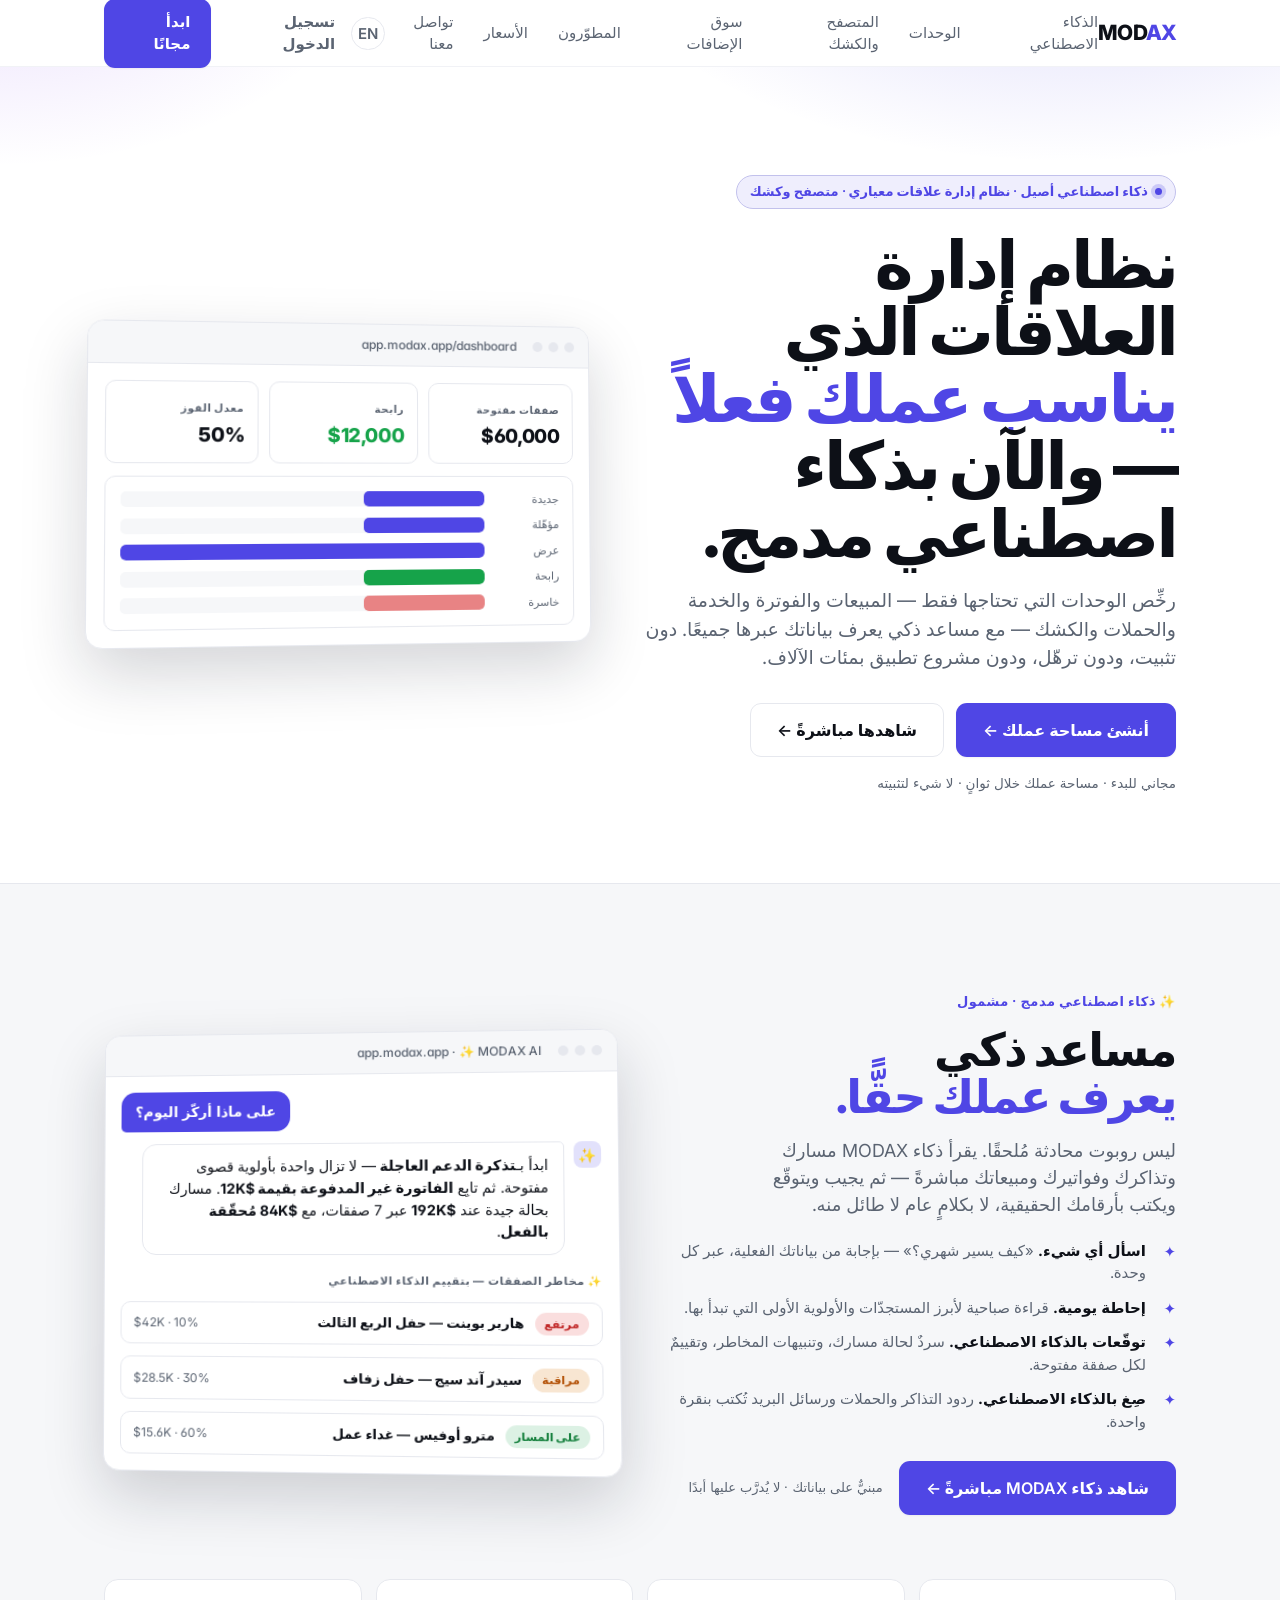
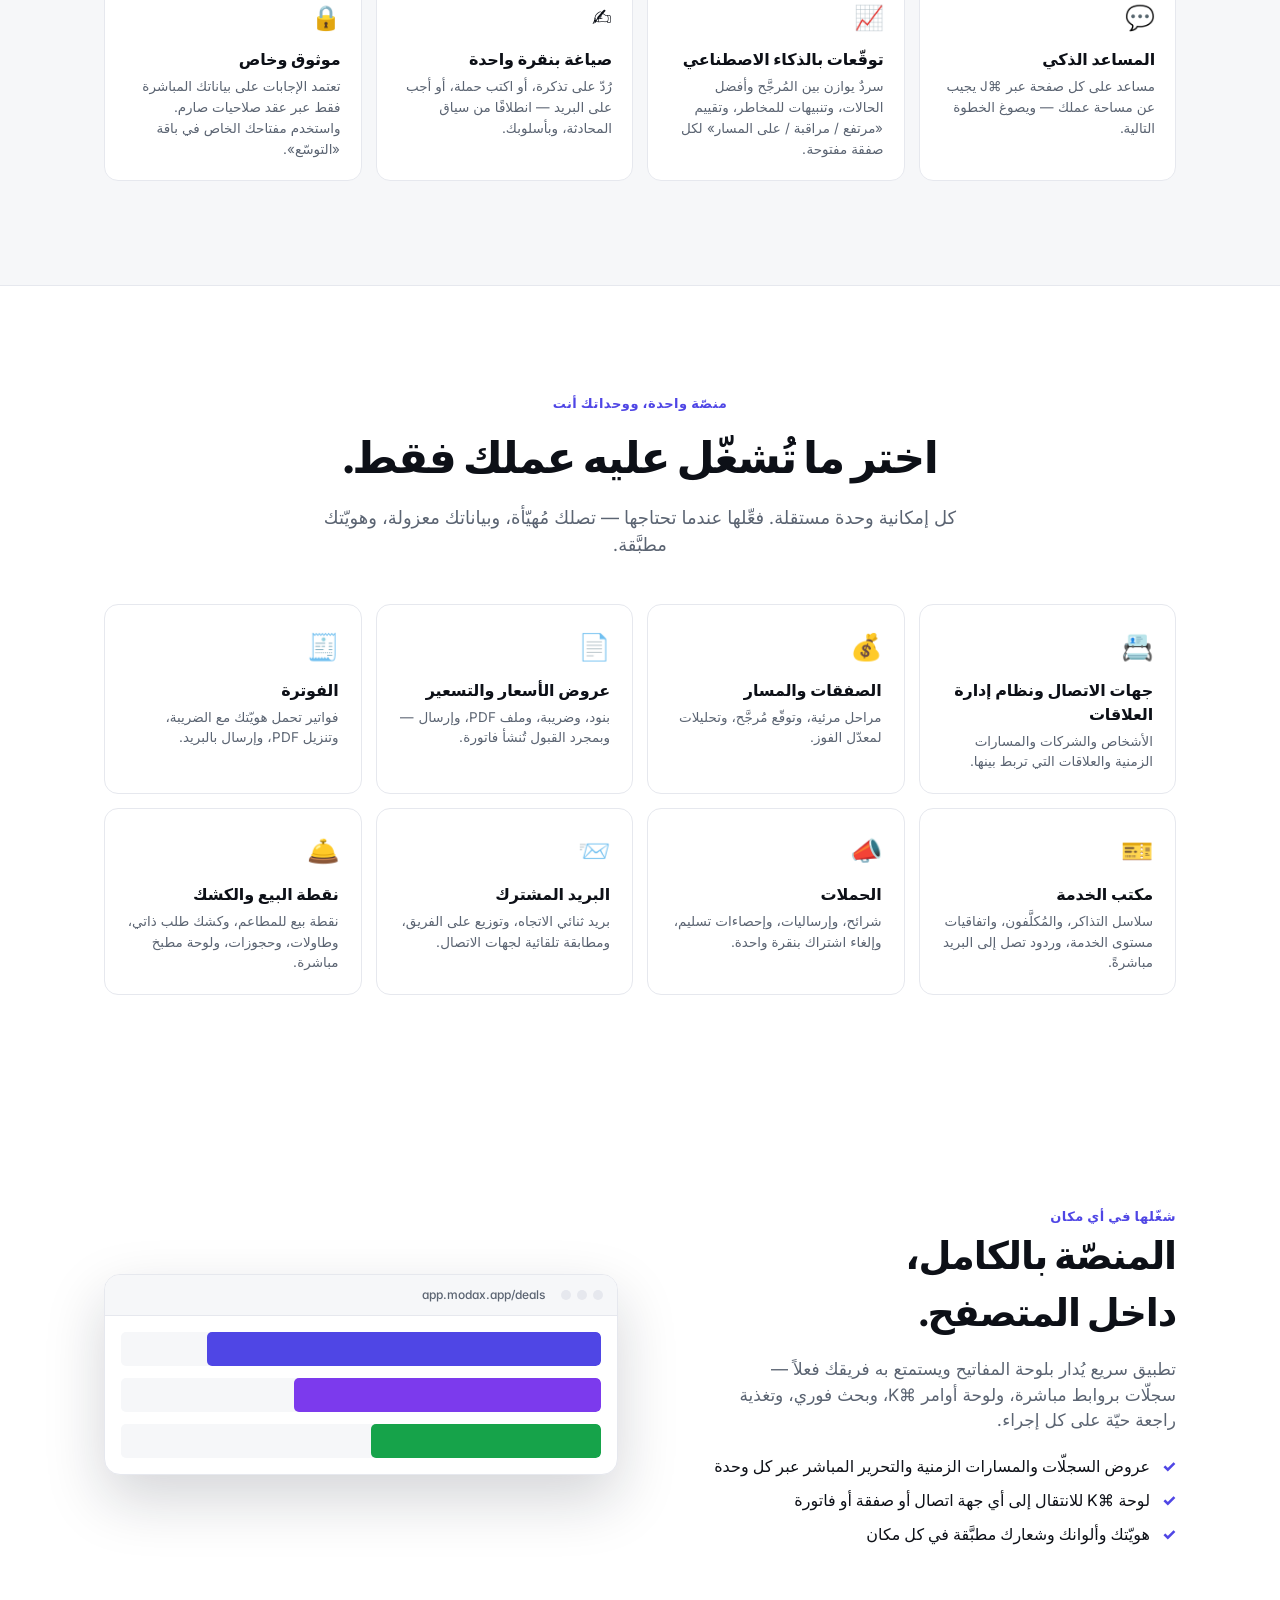
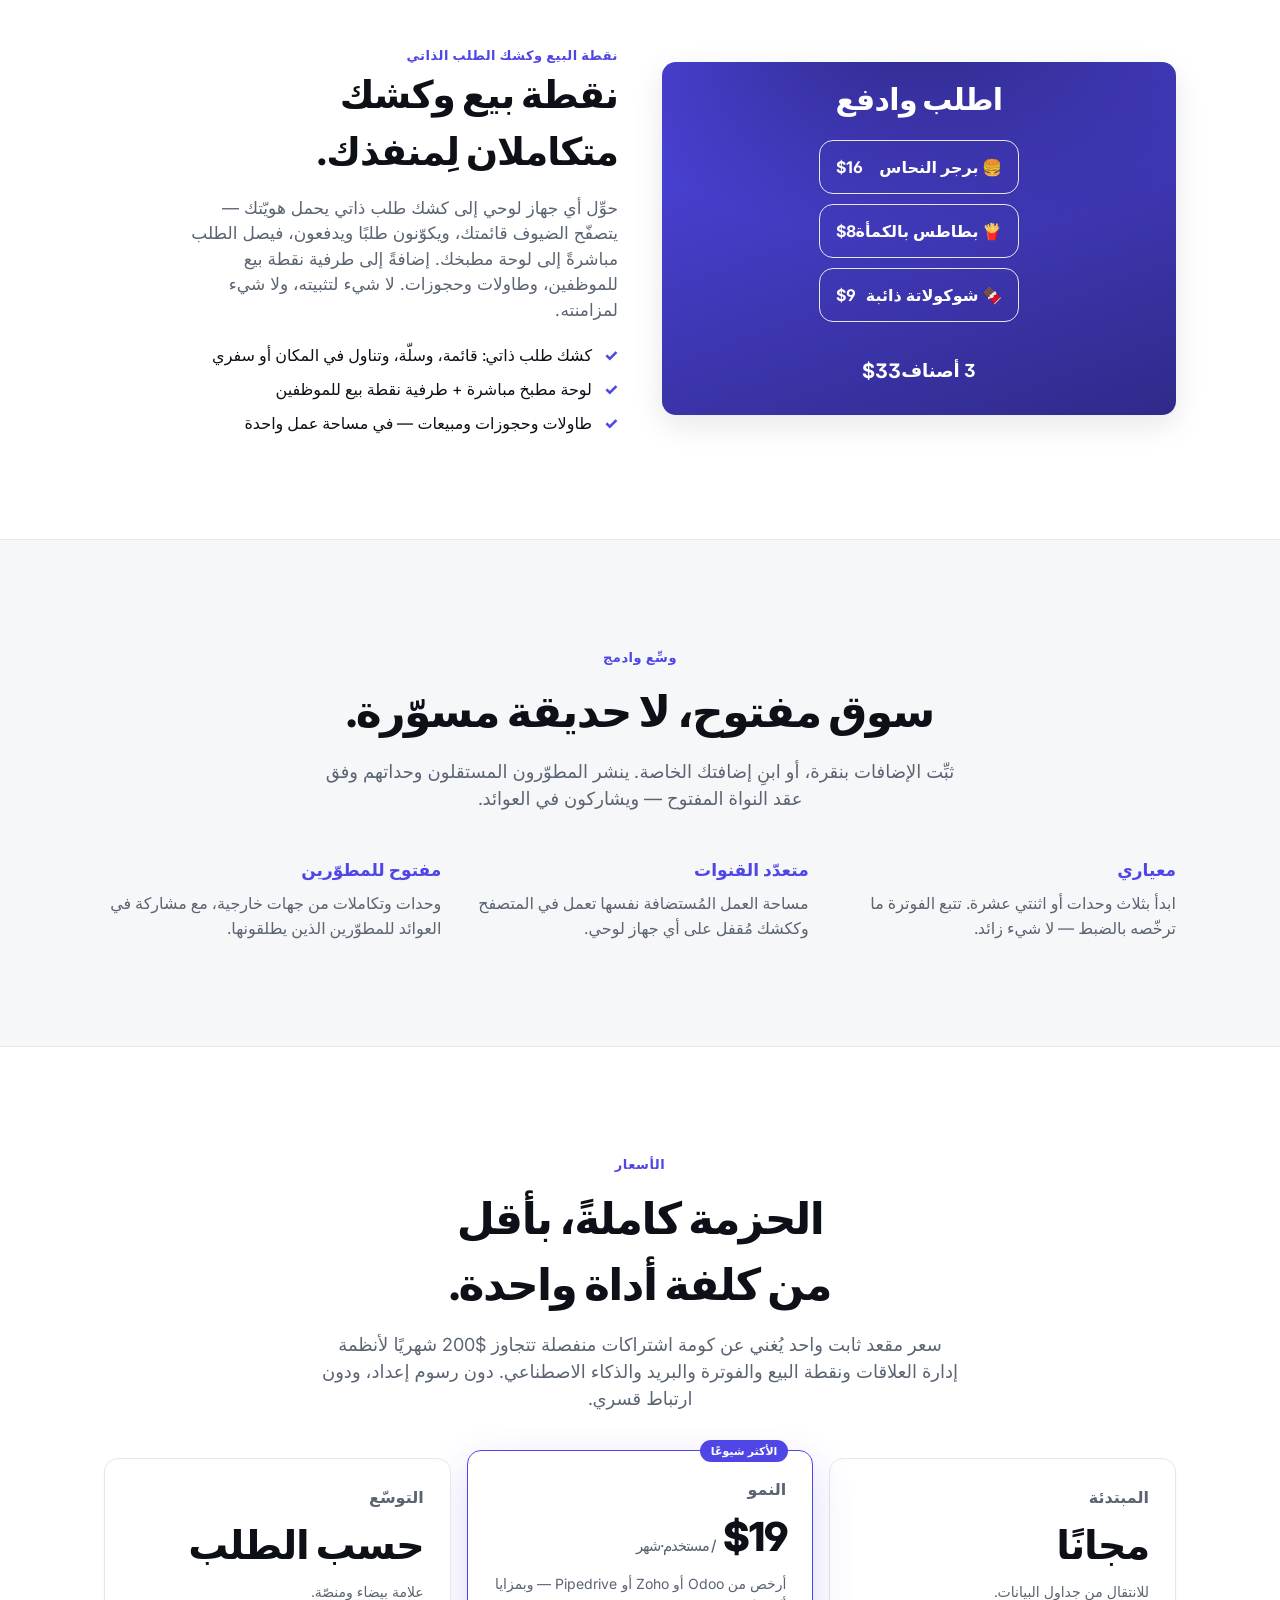
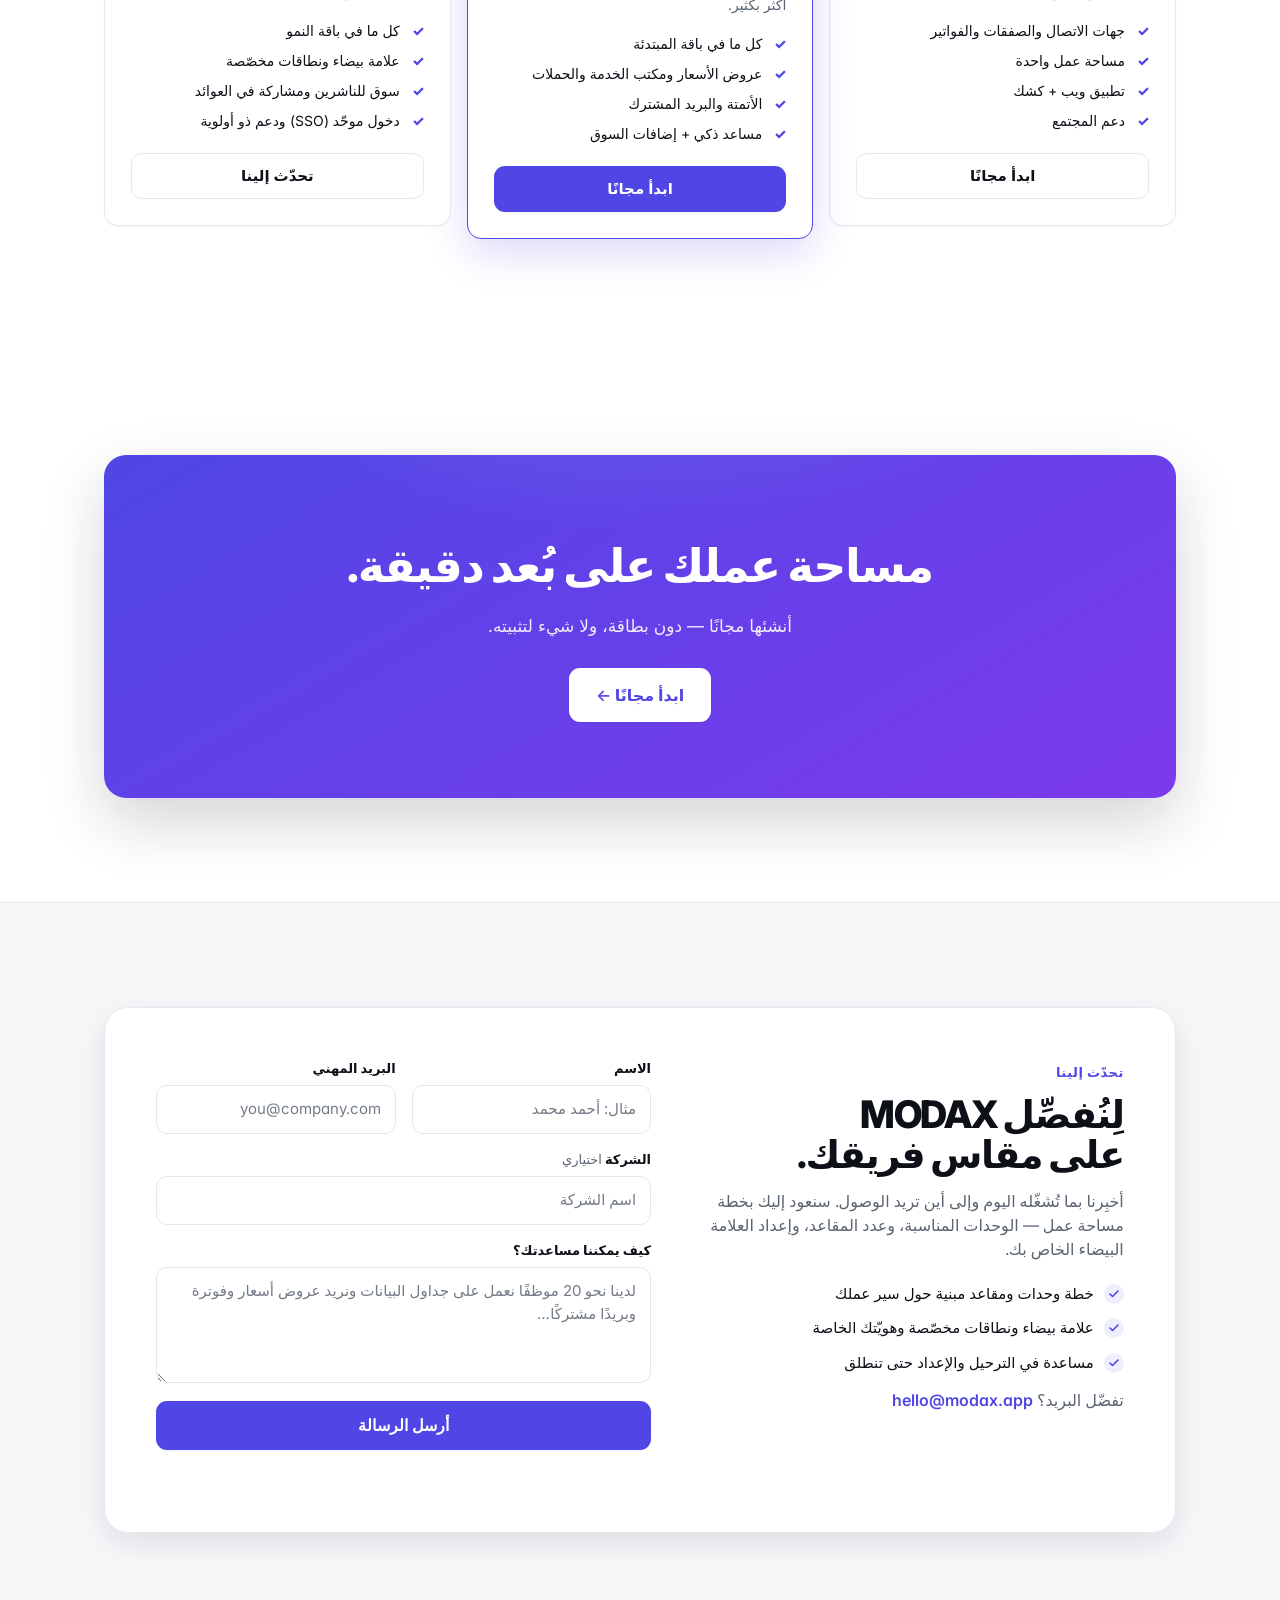
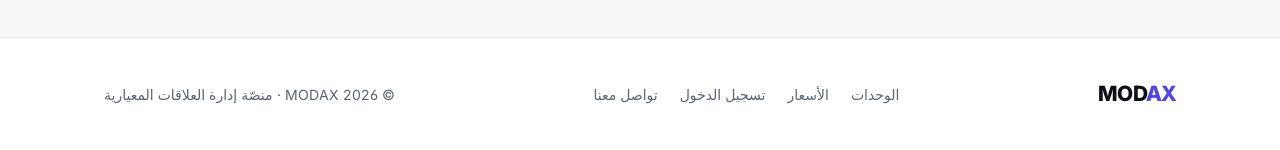
==== ar/index.html @ 235ef5c6 "feat(cms): per-locale injection + pricing/image tags (EN + AR) - Tag pricing tiers (name/price/tagli" ====
<!doctype html>
<html lang="ar" dir="rtl">
<head>
  <meta charset="utf-8" />
  <meta name="viewport" content="width=device-width, initial-scale=1" />
  <title>MODAX — نظام إدارة العلاقات المعياري المدعوم بالذكاء الاصطناعي على مقاس عملك</title>
  <meta name="description" content="‏MODAX نظام إدارة علاقات معياري ومُستضاف مع ذكاء اصطناعي مدمج — مساعد ذكي، وإحاطات يومية، وتوقّعات بالذكاء الاصطناعي، وصياغة بنقرة واحدة، كلها مبنية على بياناتك الحقيقية. رخِّص الوحدات التي تحتاجها فقط: المبيعات والفوترة والخدمة والحملات والكشك. عبر المتصفح أو كشك يحمل هويتك. دون أي تثبيت." />
  <link rel="icon" href="/favicon.svg" type="image/svg+xml" />
  <link rel="preconnect" href="https://fonts.googleapis.com" />
  <link rel="preconnect" href="https://fonts.gstatic.com" crossorigin />
  <link href="https://fonts.googleapis.com/css2?family=Inter:wght@400;500;600;700;800&display=swap" rel="stylesheet" />
  <link rel="stylesheet" href="/styles.css?v=ar1" />
  <link rel="alternate" hreflang="en" href="https://modax.app/" />
  <link rel="alternate" hreflang="ar" href="https://modax.app/ar/" />
  <link rel="alternate" hreflang="x-default" href="https://modax.app/" />
  <meta property="og:type" content="website" />
  <meta property="og:url" content="https://modax.app/ar/" />
  <meta property="og:title" content="MODAX — نظام إدارة العلاقات المعياري المدعوم بالذكاء الاصطناعي على مقاس عملك" data-cms-attr="content:meta.ogTitle" />
  <meta property="og:description" content="نظام إدارة علاقات معياري ومُستضاف مع ذكاء اصطناعي مدمج — مساعد ذكي، وإحاطات يومية، وتوقّعات بالذكاء الاصطناعي، وصياغة بنقرة واحدة، مبنية على بياناتك الحقيقية. رخِّص الوحدات التي تحتاجها فقط." data-cms-attr="content:meta.ogDescription" />
  <meta property="og:image" content="" data-cms-attr="content:meta.ogImage" />
  <meta name="twitter:image" content="" data-cms-attr="content:meta.ogImage" />
  <meta name="twitter:card" content="summary_large_image" />
  <meta name="theme-color" content="#4f46e5" />
</head>
<body>
  <!-- NAV -->
  <header class="nav">
    <div class="wrap nav-in">
      <a href="/ar/" class="logo">MOD<b>AX</b></a>
      <nav class="nav-links">
        <a href="#ai">الذكاء الاصطناعي</a>
        <a href="#modules">الوحدات</a>
        <a href="#surfaces">المتصفح والكشك</a>
        <a href="#marketplace">سوق الإضافات</a>
        <a href="https://app.modax.app/developers">المطوّرون</a>
        <a href="#pricing">الأسعار</a>
        <a href="#contact">تواصل معنا</a>
      </nav>
      <div class="nav-actions">
        <a class="link lang-switch" href="/" hreflang="en" lang="en">EN</a>
        <a class="link" href="https://app.modax.app/signin">تسجيل الدخول</a>
        <a class="btn btn-primary" href="https://app.modax.app/signup">ابدأ مجانًا</a>
      </div>
    </div>
  </header>

  <!-- HERO -->
  <section class="hero">
    <div class="wrap hero-grid">
      <div>
        <span class="badge"><span class="dot"></span> <span data-cms="hero.badge">ذكاء اصطناعي أصيل · نظام إدارة علاقات معياري · متصفح وكشك</span></span>
        <h1 class="hero-h" data-cms="hero.title">نظام إدارة العلاقات الذي <em>يناسب عملك فعلاً</em> — والآن بذكاء اصطناعي مدمج.</h1>
        <p class="hero-sub" data-cms="hero.sub">رخِّص الوحدات التي تحتاجها فقط — المبيعات والفوترة والخدمة والحملات والكشك — مع مساعد ذكي يعرف بياناتك عبرها جميعًا. دون تثبيت، ودون ترهّل، ودون مشروع تطبيق بمئات الآلاف.</p>
        <div class="hero-cta">
          <a class="btn btn-primary btn-lg" href="https://app.modax.app/signup" data-cms="hero.ctaPrimary">أنشئ مساحة عملك ←</a>
          <a class="btn btn-ghost btn-lg" href="https://app.modax.app/try" data-cms="hero.ctaSecondary">شاهدها مباشرةً ←</a>
        </div>
        <p class="hero-note" data-cms="hero.note">مجاني للبدء · مساحة عملك خلال ثوانٍ · لا شيء لتثبيته</p>
      </div>

      <!-- product mock -->
      <div class="frame" aria-hidden="true">
        <div class="frame-bar"><i></i><i></i><i></i><span class="url">app.modax.app/dashboard</span></div>
        <div class="frame-body">
          <div class="mock-stats">
            <div class="mock-stat"><span>صفقات مفتوحة</span><b>$60,000</b></div>
            <div class="mock-stat"><span>رابحة</span><b style="color:#16a34a">$12,000</b></div>
            <div class="mock-stat"><span>معدل الفوز</span><b>50%</b></div>
          </div>
          <div class="mock-chart">
            <div class="mock-bar"><span>جديدة</span><div class="track"><div class="fill" style="width:34%"></div></div></div>
            <div class="mock-bar"><span>مؤهّلة</span><div class="track"><div class="fill" style="width:34%"></div></div></div>
            <div class="mock-bar"><span>عرض</span><div class="track"><div class="fill" style="width:100%"></div></div></div>
            <div class="mock-bar"><span>رابحة</span><div class="track"><div class="fill win" style="width:34%"></div></div></div>
            <div class="mock-bar"><span>خاسرة</span><div class="track"><div class="fill lost" style="width:34%"></div></div></div>
          </div>
        </div>
      </div>
    </div>
  </section>

  <!-- MODAX AI -->
  <section id="ai" class="ai-sec">
    <div class="wrap ai-grid">
      <div class="ai-copy">
        <span class="eyebrow">✨ ذكاء اصطناعي مدمج · مشمول</span>
        <h2 data-cms="ai.title">مساعد ذكي <em>يعرف عملك حقًّا.</em></h2>
        <p data-cms="ai.body">ليس روبوت محادثة مُلحقًا. يقرأ ذكاء MODAX مسارك وتذاكرك وفواتيرك ومبيعاتك مباشرةً — ثم يجيب ويتوقّع ويكتب بأرقامك الحقيقية، لا بكلامٍ عام لا طائل منه.</p>
        <ul class="ai-list">
          <li><b>اسأل أي شيء.</b> «كيف يسير شهري؟» — بإجابة من بياناتك الفعلية، عبر كل وحدة.</li>
          <li><b>إحاطة يومية.</b> قراءة صباحية لأبرز المستجدّات والأولوية الأولى التي تبدأ بها.</li>
          <li><b>توقّعات بالذكاء الاصطناعي.</b> سردٌ لحالة مسارك، وتنبيهات المخاطر، وتقييمٌ لكل صفقة مفتوحة.</li>
          <li><b>صِغ بالذكاء الاصطناعي.</b> ردود التذاكر والحملات ورسائل البريد تُكتب بنقرة واحدة.</li>
        </ul>
        <div class="ai-cta">
          <a class="btn btn-primary btn-lg" href="https://app.modax.app/try">شاهد ذكاء MODAX مباشرةً ←</a>
          <span class="ai-cta-note">مبنيٌّ على بياناتك · لا يُدرَّب عليها أبدًا</span>
        </div>
      </div>

      <div class="ai-visual" aria-hidden="true">
        <div class="frame ai-frame">
          <div class="frame-bar"><i></i><i></i><i></i><span class="url">app.modax.app · ✨ MODAX AI</span></div>
          <div class="frame-body ai-chat">
            <div class="ai-msg user"><span class="ai-ubub">على ماذا أركّز اليوم؟</span></div>
            <div class="ai-msg bot">
              <span class="ai-ava">✨</span>
              <div class="ai-bubble">ابدأ بـ<b>تذكرة الدعم العاجلة</b> — لا تزال واحدة بأولوية قصوى مفتوحة. ثم تابِع <b>الفاتورة غير المدفوعة بقيمة $12K</b>. مسارك بحالة جيدة عند <b>$192K</b> عبر 7 صفقات، مع <b>$84K مُحقّقة بالفعل</b>.</div>
            </div>
            <div class="ai-mini-head">✨ مخاطر الصفقات — بتقييم الذكاء الاصطناعي</div>
            <div class="ai-risk"><span class="ai-pill high">مرتفع</span><span class="ai-risk-name">هاربر بوينت — حفل الربع الثالث</span><span class="ai-risk-meta">$42K · 10%</span></div>
            <div class="ai-risk"><span class="ai-pill med">مراقبة</span><span class="ai-risk-name">سيدر آند سيج — حفل زفاف</span><span class="ai-risk-meta">$28.5K · 30%</span></div>
            <div class="ai-risk"><span class="ai-pill low">على المسار</span><span class="ai-risk-name">مترو أوفيس — غداء عمل</span><span class="ai-risk-meta">$15.6K · 60%</span></div>
          </div>
        </div>
      </div>
    </div>

    <div class="wrap ai-cards">
      <div class="ai-card"><div class="ai-card-ico">💬</div><h3>المساعد الذكي</h3><p>مساعد على كل صفحة عبر ⌘J يجيب عن مساحة عملك — ويصوغ الخطوة التالية.</p></div>
      <div class="ai-card"><div class="ai-card-ico">📈</div><h3>توقّعات بالذكاء الاصطناعي</h3><p>سردٌ يوازن بين المُرجَّح وأفضل الحالات، وتنبيهات للمخاطر، وتقييم «مرتفع / مراقبة / على المسار» لكل صفقة مفتوحة.</p></div>
      <div class="ai-card"><div class="ai-card-ico">✍️</div><h3>صياغة بنقرة واحدة</h3><p>رُدّ على تذكرة، أو اكتب حملة، أو أجب على البريد — انطلاقًا من سياق المحادثة، وبأسلوبك.</p></div>
      <div class="ai-card"><div class="ai-card-ico">🔒</div><h3>موثوق وخاص</h3><p>تعتمد الإجابات على بياناتك المباشرة فقط عبر عقد صلاحيات صارم. واستخدم مفتاحك الخاص في باقة «التوسّع».</p></div>
    </div>
  </section>

  <!-- MODULES -->
  <section id="modules">
    <div class="wrap">
      <div class="s-head reveal">
        <span class="eyebrow">منصّة واحدة، ووحداتك أنت</span>
        <h2 data-cms="modules.title">اختر ما تُشغّل عليه عملك فقط.</h2>
        <p data-cms="modules.sub">كل إمكانية وحدة مستقلة. فعِّلها عندما تحتاجها — تصلك مُهيّأة، وبياناتك معزولة، وهويّتك مطبَّقة.</p>
      </div>
      <div class="mods">
        <div class="mod reveal"><div class="ico">📇</div><h3>جهات الاتصال ونظام إدارة العلاقات</h3><p>الأشخاص والشركات والمسارات الزمنية والعلاقات التي تربط بينها.</p></div>
        <div class="mod reveal"><div class="ico">💰</div><h3>الصفقات والمسار</h3><p>مراحل مرئية، وتوقّع مُرجَّح، وتحليلات لمعدّل الفوز.</p></div>
        <div class="mod reveal"><div class="ico">📄</div><h3>عروض الأسعار والتسعير</h3><p>بنود، وضريبة، وملف PDF، وإرسال — وبمجرد القبول تُنشأ فاتورة.</p></div>
        <div class="mod reveal"><div class="ico">🧾</div><h3>الفوترة</h3><p>فواتير تحمل هويّتك مع الضريبة، وتنزيل PDF، وإرسال بالبريد.</p></div>
        <div class="mod reveal"><div class="ico">🎫</div><h3>مكتب الخدمة</h3><p>سلاسل التذاكر، والمُكلَّفون، واتفاقيات مستوى الخدمة، وردود تصل إلى البريد مباشرةً.</p></div>
        <div class="mod reveal"><div class="ico">📣</div><h3>الحملات</h3><p>شرائح، وإرساليات، وإحصاءات تسليم، وإلغاء اشتراك بنقرة واحدة.</p></div>
        <div class="mod reveal"><div class="ico">📨</div><h3>البريد المشترك</h3><p>بريد ثنائي الاتجاه، وتوزيع على الفريق، ومطابقة تلقائية لجهات الاتصال.</p></div>
        <div class="mod reveal"><div class="ico">🛎️</div><h3>نقطة البيع والكشك</h3><p>نقطة بيع للمطاعم، وكشك طلب ذاتي، وطاولات، وحجوزات، ولوحة مطبخ مباشرة.</p></div>
      </div>
    </div>
  </section>

  <!-- SURFACES: web + kiosk -->
  <section id="surfaces">
    <div class="wrap" style="display:grid;gap:clamp(56px,9vw,96px)">
      <div class="split reveal">
        <div>
          <span class="eyebrow">شغّلها في أي مكان</span>
          <h2 data-cms="surfaces.webTitle">المنصّة بالكامل، داخل المتصفح.</h2>
          <p>تطبيق سريع يُدار بلوحة المفاتيح ويستمتع به فريقك فعلاً — سجلّات بروابط مباشرة، ولوحة أوامر ⌘K، وبحث فوري، وتغذية راجعة حيّة على كل إجراء.</p>
          <ul>
            <li>عروض السجلّات والمسارات الزمنية والتحرير المباشر عبر كل وحدة</li>
            <li>لوحة ⌘K للانتقال إلى أي جهة اتصال أو صفقة أو فاتورة</li>
            <li>هويّتك وألوانك وشعارك مطبَّقة في كل مكان</li>
          </ul>
        </div>
        <div class="frame" style="transform:none" aria-hidden="true">
          <div class="frame-bar"><i></i><i></i><i></i><span class="url">app.modax.app/deals</span></div>
          <div class="frame-body">
            <div class="mock-bar" style="grid-template-columns:1fr"><div class="track" style="height:34px"><div class="fill" style="width:82%"></div></div></div>
            <div class="mock-bar" style="grid-template-columns:1fr"><div class="track" style="height:34px"><div class="fill" style="width:64%;background:var(--accent-2)"></div></div></div>
            <div class="mock-bar" style="grid-template-columns:1fr"><div class="track" style="height:34px"><div class="fill win" style="width:48%"></div></div></div>
          </div>
        </div>
      </div>

      <div class="split alt reveal">
        <div>
          <span class="eyebrow">نقطة البيع وكشك الطلب الذاتي</span>
          <h2 data-cms="surfaces.posTitle">نقطة بيع وكشك متكاملان لِمنفذك.</h2>
          <p>حوِّل أي جهاز لوحي إلى كشك طلب ذاتي يحمل هويّتك — يتصفّح الضيوف قائمتك، ويكوّنون طلبًا ويدفعون، فيصل الطلب مباشرةً إلى لوحة مطبخك. إضافةً إلى طرفية نقطة بيع للموظفين، وطاولات وحجوزات. لا شيء لتثبيته، ولا شيء لمزامنته.</p>
          <ul>
            <li>كشك طلب ذاتي: قائمة، وسلّة، وتناول في المكان أو سفري</li>
            <li>لوحة مطبخ مباشرة + طرفية نقطة بيع للموظفين</li>
            <li>طاولات وحجوزات ومبيعات — في مساحة عمل واحدة</li>
          </ul>
        </div>
        <div class="kiosk-vis kiosk-vis-order" aria-hidden="true">
          <div class="q">اطلب وادفع</div>
          <div class="ko-mini">
            <div class="ko-mini-row"><span>🍔 برجر النحاس</span><b>$16</b></div>
            <div class="ko-mini-row"><span>🍟 بطاطس بالكمأة</span><b>$8</b></div>
            <div class="ko-mini-row"><span>🍫 شوكولاتة ذائبة</span><b>$9</b></div>
          </div>
          <div class="ko-mini-cart">3 أصناف<b>$33</b></div>
        </div>
      </div>
    </div>
  </section>

  <!-- MARKETPLACE -->
  <section id="marketplace" class="market">
    <div class="wrap">
      <div class="s-head reveal">
        <span class="eyebrow">وسِّع وادمج</span>
        <h2 data-cms="marketplace.title">سوق مفتوح، لا حديقة مسوّرة.</h2>
        <p data-cms="marketplace.body">ثبِّت الإضافات بنقرة، أو ابنِ إضافتك الخاصة. ينشر المطوّرون المستقلون وحداتهم وفق عقد النواة المفتوح — ويشاركون في العوائد.</p>
      </div>
      <div class="market-grid">
        <div class="v reveal"><b>معياري</b><p>ابدأ بثلاث وحدات أو اثنتي عشرة. تتبع الفوترة ما ترخّصه بالضبط — لا شيء زائد.</p></div>
        <div class="v reveal"><b>متعدّد القنوات</b><p>مساحة العمل المُستضافة نفسها تعمل في المتصفح وككشك مُقفل على أي جهاز لوحي.</p></div>
        <div class="v reveal"><b>مفتوح للمطوّرين</b><p>وحدات وتكاملات من جهات خارجية، مع مشاركة في العوائد للمطوّرين الذين يطلقونها.</p></div>
      </div>
    </div>
  </section>

  <!-- PRICING -->
  <section id="pricing">
    <div class="wrap">
      <div class="s-head reveal">
        <span class="eyebrow">الأسعار</span>
        <h2 data-cms="pricing.title">الحزمة كاملةً، بأقل من كلفة أداة واحدة.</h2>
        <p data-cms="pricing.sub">سعر مقعد ثابت واحد يُغني عن كومة اشتراكات منفصلة تتجاوز $200 شهريًا لأنظمة إدارة العلاقات ونقطة البيع والفوترة والبريد والذكاء الاصطناعي. دون رسوم إعداد، ودون ارتباط قسري.</p>
      </div>
      <div class="tiers">
        <div class="tier reveal">
          <div class="name" data-cms="pricing.t1.name">المبتدئة</div>
          <div class="price" data-cms="pricing.t1.price">مجانًا</div>
          <div class="tl" data-cms="pricing.t1.tagline">للانتقال من جداول البيانات.</div>
          <ul data-cms-list="pricing.t1.features"><li>جهات الاتصال والصفقات والفواتير</li><li>مساحة عمل واحدة</li><li>تطبيق ويب + كشك</li><li>دعم المجتمع</li></ul>
          <a class="btn btn-ghost" href="https://app.modax.app/signup" data-cms="pricing.t1.cta">ابدأ مجانًا</a>
        </div>
        <div class="tier hot reveal">
          <div class="tag">الأكثر شيوعًا</div>
          <div class="name" data-cms="pricing.t2.name">النمو</div>
          <div class="price"><span id="growthAmt">$19</span> <em>/ مستخدم·شهر</em></div>
          <div class="tl" data-cms="pricing.t2.tagline">أرخص من Odoo أو Zoho أو Pipedrive — وبمزايا أكثر بكثير.</div>
          <ul data-cms-list="pricing.t2.features"><li>كل ما في باقة المبتدئة</li><li>عروض الأسعار ومكتب الخدمة والحملات</li><li>الأتمتة والبريد المشترك</li><li>مساعد ذكي + إضافات السوق</li></ul>
          <a class="btn btn-primary" href="https://app.modax.app/signup" data-cms="pricing.t2.cta">ابدأ مجانًا</a>
        </div>
        <div class="tier reveal">
          <div class="name" data-cms="pricing.t3.name">التوسّع</div>
          <div class="price" data-cms="pricing.t3.price">حسب الطلب</div>
          <div class="tl" data-cms="pricing.t3.tagline">علامة بيضاء ومنصّة.</div>
          <ul data-cms-list="pricing.t3.features"><li>كل ما في باقة النمو</li><li>علامة بيضاء ونطاقات مخصّصة</li><li>سوق للناشرين ومشاركة في العوائد</li><li>دخول موحّد (SSO) ودعم ذو أولوية</li></ul>
          <a class="btn btn-ghost" href="#contact" data-cms="pricing.t3.cta">تحدّث إلينا</a>
        </div>
      </div>
    </div>
  </section>

  <!-- FINAL CTA -->
  <section class="final">
    <div class="wrap">
      <div class="final-card reveal">
        <h2 data-cms="final.title">مساحة عملك على بُعد دقيقة.</h2>
        <p data-cms="final.sub">أنشئها مجانًا — دون بطاقة، ولا شيء لتثبيته.</p>
        <a class="btn btn-primary btn-lg" href="https://app.modax.app/signup" data-cms="final.cta">ابدأ مجانًا ←</a>
      </div>
    </div>
  </section>

  <!-- CONTACT -->
  <section id="contact" class="contact-sec">
    <div class="wrap">
      <div class="contact-card reveal">
        <div class="contact-copy">
          <span class="eyebrow">تحدّث إلينا</span>
          <h2 data-cms="contact.title">لِنُفصِّل MODAX على مقاس فريقك.</h2>
          <p>أخبِرنا بما تُشغّله اليوم وإلى أين تريد الوصول. سنعود إليك بخطة مساحة عمل &mdash; الوحدات المناسبة، وعدد المقاعد، وإعداد العلامة البيضاء الخاص بك.</p>
          <ul class="contact-points">
            <li>خطة وحدات ومقاعد مبنية حول سير عملك</li>
            <li>علامة بيضاء ونطاقات مخصّصة وهويّتك الخاصة</li>
            <li>مساعدة في الترحيل والإعداد حتى تنطلق</li>
          </ul>
          <p class="contact-alt">تفضّل البريد؟ <a href="mailto:hello@modax.app">hello@modax.app</a></p>
        </div>
        <form class="contact-form" id="contactForm" novalidate>
          <div class="cf-grid">
            <label class="cf-field">
              <span>الاسم</span>
              <input name="name" type="text" autocomplete="name" required maxlength="120" placeholder="مثال: أحمد محمد" />
            </label>
            <label class="cf-field">
              <span>البريد المهني</span>
              <input name="email" type="email" autocomplete="email" required maxlength="160" placeholder="you@company.com" />
            </label>
          </div>
          <label class="cf-field">
            <span>الشركة <em>اختياري</em></span>
            <input name="company" type="text" autocomplete="organization" maxlength="120" placeholder="اسم الشركة" />
          </label>
          <label class="cf-field">
            <span>كيف يمكننا مساعدتك؟</span>
            <textarea name="message" rows="4" maxlength="2000" placeholder="لدينا نحو 20 موظفًا نعمل على جداول البيانات ونريد عروض أسعار وفوترة وبريدًا مشتركًا&hellip;"></textarea>
          </label>
          <button type="submit" class="btn btn-primary btn-lg cf-submit">أرسل الرسالة</button>
          <p class="cf-status" id="cfStatus" role="status" aria-live="polite"></p>
        </form>
      </div>
    </div>
  </section>

  <!-- FOOTER -->
  <footer>
    <div class="wrap foot-in">
      <a href="/ar/" class="logo">MOD<b>AX</b></a>
      <div class="foot-links">
        <a href="#modules">الوحدات</a>
        <a href="#pricing">الأسعار</a>
        <a href="https://app.modax.app/signin">تسجيل الدخول</a>
        <a href="#contact">تواصل معنا</a>
      </div>
      <span>© <span id="yr">2026</span> MODAX · منصّة إدارة العلاقات المعيارية</span>
    </div>
  </footer>

  <script>
    document.getElementById('yr').textContent = new Date().getFullYear();

    // Contact form → api.modax.app/public/contact (CORS-allowlisted).
    (function () {
      var form = document.getElementById('contactForm');
      if (!form) return;
      var status = document.getElementById('cfStatus');
      function setStatus(msg, kind) { status.textContent = msg; status.className = 'cf-status' + (kind ? ' ' + kind : ''); }
      form.addEventListener('submit', async function (e) {
        e.preventDefault();
        var btn = form.querySelector('.cf-submit');
        var d = Object.fromEntries(new FormData(form).entries());
        if (!d.name || !d.email) { setStatus('فضلاً أضف اسمك وبريدك الإلكتروني.', 'err'); return; }
        setStatus('', '');
        btn.disabled = true; btn.textContent = 'جارٍ الإرسال…';
        try {
          var r = await fetch('https://api.modax.app/public/contact', {
            method: 'POST',
            headers: { 'Content-Type': 'application/json' },
            body: JSON.stringify({
              name: d.name, email: d.email,
              company: d.company || undefined,
              message: d.message || undefined,
              source: 'modax.app/ar/contact',
            }),
          });
          if (!r.ok) throw new Error(String(r.status));
          form.reset();
          setStatus('شكرًا — سنتواصل معك خلال يوم عمل واحد.', 'ok');
        } catch (err) {
          setStatus('حدث خطأ ما. راسلنا على hello@modax.app وسنعالج الأمر.', 'err');
        } finally {
          btn.disabled = false; btn.textContent = 'أرسل الرسالة';
        }
      });
    })();
  </script>
<script>
/* Localize the Growth plan price to the visitor's currency (IP -> country). */
(function(){
  var P={USD:"$19",EUR:"€18",GBP:"£15",AED:"AED 69",SAR:"SAR 71",KWD:"KWD 5.750",QAR:"QAR 69",BHD:"BHD 7.200",OMR:"OMR 7.300",EGP:"EGP 590",JOD:"JOD 13.50",INR:"₹1,600",PKR:"₨5,300",TRY:"₺650",CAD:"C$26",AUD:"A$29"};
  var C={US:"USD",AE:"AED",SA:"SAR",KW:"KWD",QA:"QAR",BH:"BHD",OM:"OMR",EG:"EGP",JO:"JOD",IN:"INR",PK:"PKR",TR:"TRY",CA:"CAD",AU:"AUD",GB:"GBP",DE:"EUR",FR:"EUR",ES:"EUR",IT:"EUR",NL:"EUR",IE:"EUR",PT:"EUR",AT:"EUR",BE:"EUR",FI:"EUR",GR:"EUR",LU:"EUR",CY:"EUR",MT:"EUR",SK:"EUR",SI:"EUR",EE:"EUR",LV:"EUR",LT:"EUR",HR:"EUR"};
  function set(cc){var el=document.getElementById("growthAmt");if(!el)return;el.textContent=P[(cc&&C[cc])||"USD"]||P.USD;}
  var cached=null;try{cached=JSON.parse(localStorage.getItem("modax_geo")||"null");}catch(e){}
  if(cached&&cached.c&&(Date.now()-cached.t)<6048e5){set(cached.c);}
  fetch("/geo").then(function(r){return r.json();}).then(function(d){var cc=(d.country||"").toUpperCase();try{localStorage.setItem("modax_geo",JSON.stringify({c:cc,t:Date.now()}));}catch(e){}set(cc);}).catch(function(){if(!cached){var m=/[-_]([A-Za-z]{2})$/.exec(navigator.language||"");set(m?m[1].toUpperCase():null);}});
})();
</script>
</body>
</html>
---- styles.css ----
/* MODAX — modax.app marketing site. Self-contained, no build step. */
:root {
  --accent: #4f46e5;
  --accent-2: #7c3aed;
  --bg: #ffffff;
  --bg-2: #f6f7f9;
  --panel: #ffffff;
  --border: #e6e8ee;
  --ink: #0d1017;
  --muted: #5b6472;
  --accent-soft: rgba(79, 70, 229, 0.09);
  --radius: 14px;
  --radius-sm: 10px;
  --shadow-sm: 0 1px 2px rgba(16, 24, 40, .05);
  --shadow-md: 0 10px 30px rgba(16, 24, 40, .10);
  --shadow-lg: 0 24px 60px rgba(16, 24, 40, .18);
  --ease: cubic-bezier(.22, 1, .36, 1);
  --ease-expo: cubic-bezier(.16, 1, .3, 1);
  --maxw: 1120px;
  color-scheme: light;
}
/* Light-first: MODAX presents as a clean, bright product. The marketing site
   stays light for every visitor (no auto-dark on dark-OS machines). */
* { box-sizing: border-box; margin: 0; padding: 0; }
html { scroll-behavior: smooth; -webkit-text-size-adjust: 100%; }
body {
  font-family: 'Inter', system-ui, -apple-system, 'Segoe UI', Roboto, Helvetica, Arial, sans-serif;
  background: var(--bg); color: var(--ink); line-height: 1.5; -webkit-font-smoothing: antialiased;
  font-feature-settings: 'cv11', 'ss01'; overflow-x: hidden;
}
a { color: inherit; text-decoration: none; }
.wrap { max-width: var(--maxw); margin: 0 auto; padding: 0 24px; }

/* buttons */
.btn { display: inline-flex; align-items: center; gap: 8px; font-weight: 600; font-size: 15px;
  border-radius: 11px; padding: 11px 20px; cursor: pointer; border: 1px solid transparent;
  transition: transform .12s var(--ease), box-shadow .18s var(--ease), background .18s var(--ease), border-color .18s var(--ease); }
.btn-primary { background: var(--accent); color: #fff; box-shadow: var(--shadow-sm); }
.btn-primary:hover { transform: translateY(-1px); box-shadow: 0 10px 26px color-mix(in srgb, var(--accent) 36%, transparent); }
.btn-ghost { background: transparent; color: var(--ink); border-color: var(--border); }
.btn-ghost:hover { border-color: color-mix(in srgb, var(--accent) 45%, var(--border)); background: color-mix(in srgb, var(--accent) 5%, transparent); }
.btn-lg { padding: 14px 26px; font-size: 16px; }

/* logo */
.logo { font-size: 21px; font-weight: 800; letter-spacing: -.04em; color: var(--ink); }
.logo b { color: var(--accent); font-weight: 800; }

/* nav */
.nav { position: sticky; top: 0; z-index: 50; backdrop-filter: saturate(1.5) blur(12px);
  background: color-mix(in srgb, var(--bg) 78%, transparent); border-bottom: 1px solid color-mix(in srgb, var(--border) 55%, transparent); }
.nav-in { display: flex; align-items: center; justify-content: space-between; height: 66px; }
.nav-links { display: flex; gap: 30px; align-items: center; }
.nav-links a { color: var(--muted); font-weight: 500; font-size: 15px; transition: color .15s var(--ease); }
.nav-links a:hover { color: var(--ink); }
.nav-actions { display: flex; gap: 10px; align-items: center; }
.nav-actions .link { color: var(--muted); font-weight: 600; font-size: 15px; padding: 8px 6px; }
.nav-actions .link:hover { color: var(--ink); }

/* hero */
.hero { position: relative; padding: clamp(56px, 10vw, 108px) 0 clamp(48px, 8vw, 90px); overflow: hidden; }
.hero::before { content: ''; position: absolute; inset: -20% -10% auto -10%; height: 640px; z-index: 0; pointer-events: none;
  background: radial-gradient(720px 380px at 22% 0, color-mix(in srgb, var(--accent) 22%, transparent), transparent 68%),
              radial-gradient(560px 320px at 92% 8%, color-mix(in srgb, var(--accent-2) 16%, transparent), transparent 66%); }
.hero-grid { position: relative; z-index: 1; display: grid; grid-template-columns: 1.05fr .95fr; gap: 48px; align-items: center; }
.badge { display: inline-flex; align-items: center; gap: 7px; font-size: 13px; font-weight: 600; color: var(--accent);
  background: var(--accent-soft); border: 1px solid color-mix(in srgb, var(--accent) 24%, var(--border)); padding: 6px 13px; border-radius: 30px; }
.badge .dot { width: 7px; height: 7px; border-radius: 50%; background: var(--accent); box-shadow: 0 0 0 4px color-mix(in srgb, var(--accent) 22%, transparent); }
h1.hero-h { font-size: clamp(38px, 6vw, 66px); font-weight: 820; letter-spacing: -.045em; line-height: 1.02; margin: 22px 0 0; text-wrap: balance; }
h1.hero-h em { font-style: normal; color: var(--accent); }
.hero-sub { font-size: clamp(16px, 2vw, 19px); color: var(--muted); max-width: 34em; margin-top: 20px; }
.hero-cta { display: flex; gap: 12px; flex-wrap: wrap; margin-top: 30px; }
.hero-note { margin-top: 16px; font-size: 13.5px; color: var(--muted); }

/* product mock */
.frame { border: 1px solid var(--border); border-radius: 16px; background: var(--panel); box-shadow: var(--shadow-lg); overflow: hidden;
  transform: perspective(1600px) rotateY(-9deg) rotateX(3deg); transform-origin: left center; }
.frame-bar { display: flex; align-items: center; gap: 6px; padding: 11px 14px; border-bottom: 1px solid var(--border); background: var(--bg-2); }
.frame-bar i { width: 10px; height: 10px; border-radius: 50%; background: var(--border); }
.frame-bar .url { margin-left: 10px; font-size: 12px; color: var(--muted); font-weight: 500; }
.frame-body { padding: 16px; display: grid; gap: 12px; }
.mock-stats { display: grid; grid-template-columns: repeat(3, 1fr); gap: 10px; }
.mock-stat { border: 1px solid var(--border); border-radius: 10px; padding: 11px 13px; background: var(--bg); }
.mock-stat span { font-size: 10px; text-transform: uppercase; letter-spacing: .05em; color: var(--muted); font-weight: 700; }
.mock-stat b { display: block; font-size: 19px; font-weight: 800; letter-spacing: -.02em; margin-top: 3px; }
.mock-chart { border: 1px solid var(--border); border-radius: 10px; padding: 14px; background: var(--bg); display: grid; gap: 9px; }
.mock-bar { display: grid; grid-template-columns: 64px 1fr; gap: 10px; align-items: center; }
.mock-bar span { font-size: 11px; color: var(--muted); }
.mock-bar .track { height: 15px; border-radius: 5px; background: var(--bg-2); overflow: hidden; }
.mock-bar .fill { height: 100%; border-radius: 5px; background: var(--accent); transform-origin: left; animation: grow 1s var(--ease) both; }
.mock-bar .fill.win { background: #16a34a; } .mock-bar .fill.lost { background: #dc2626; opacity: .55; }
@keyframes grow { from { transform: scaleX(0); } }

/* generic section */
section { padding: clamp(56px, 9vw, 104px) 0; }
.eyebrow { color: var(--accent); font-weight: 700; font-size: 13px; letter-spacing: .04em; text-transform: uppercase; }
.s-head { max-width: 640px; margin: 0 auto 46px; text-align: center; }
.s-head h2 { font-size: clamp(28px, 4.4vw, 44px); font-weight: 800; letter-spacing: -.035em; margin-top: 10px; text-wrap: balance; }
.s-head p { color: var(--muted); font-size: clamp(15px, 1.8vw, 18px); margin-top: 14px; }

/* modules */
.mods { display: grid; grid-template-columns: repeat(auto-fit, minmax(232px, 1fr)); gap: 14px; }
.mod { background: var(--panel); border: 1px solid var(--border); border-radius: var(--radius); padding: 22px; transition: transform .18s var(--ease), box-shadow .18s var(--ease), border-color .18s var(--ease); }
.mod:hover { transform: translateY(-4px); box-shadow: var(--shadow-md); border-color: color-mix(in srgb, var(--accent) 26%, var(--border)); }
.mod .ico { font-size: 26px; }
.mod h3 { font-size: 16px; font-weight: 700; letter-spacing: -.01em; margin: 12px 0 5px; }
.mod p { font-size: 13.5px; color: var(--muted); line-height: 1.5; }

/* split showcase (web + kiosk) */
.split { display: grid; grid-template-columns: 1fr 1fr; gap: 44px; align-items: center; }
.split.alt { direction: rtl; } .split.alt > * { direction: ltr; }
.split h2 { font-size: clamp(26px, 3.6vw, 38px); font-weight: 800; letter-spacing: -.03em; text-wrap: balance; }
.split p { color: var(--muted); font-size: 17px; margin-top: 16px; max-width: 40ch; }
.split ul { list-style: none; margin-top: 20px; display: grid; gap: 10px; }
.split li { position: relative; padding-left: 26px; }
.split li::before { content: '✓'; position: absolute; left: 0; color: var(--accent); font-weight: 800; }
.showcase { border: 1px solid var(--border); border-radius: var(--radius); box-shadow: var(--shadow-md); overflow: hidden; background: var(--panel); }
/* kiosk visual */
.kiosk-vis { aspect-ratio: 16/11; border-radius: var(--radius); display: flex; flex-direction: column; align-items: center; justify-content: center; gap: 26px;
  color: #fff; box-shadow: var(--shadow-md); background: radial-gradient(600px 340px at 50% -10%, color-mix(in srgb, var(--accent) 60%, #000), transparent 62%), linear-gradient(160deg, var(--accent), color-mix(in srgb, var(--accent) 60%, #000)); }
.kiosk-vis .q { font-size: clamp(20px, 2.6vw, 30px); font-weight: 800; letter-spacing: -.02em; }
.kiosk-faces { display: flex; gap: clamp(6px, 1.4vw, 16px); }
.kiosk-faces span { font-size: clamp(30px, 4vw, 52px); background: rgba(255,255,255,.12); border-radius: 16px; padding: 10px clamp(6px, 1vw, 14px); }

/* marketplace strip */
.market { background: var(--bg-2); border-top: 1px solid var(--border); border-bottom: 1px solid var(--border); }
.market-grid { display: grid; grid-template-columns: repeat(auto-fit, minmax(240px, 1fr)); gap: 30px; margin-top: 8px; }
.market-grid .v b { color: var(--accent); font-size: 17px; font-weight: 700; }
.market-grid .v p { color: var(--muted); margin-top: 7px; line-height: 1.6; }

/* pricing */
.tiers { display: grid; grid-template-columns: repeat(auto-fit, minmax(250px, 1fr)); gap: 16px; align-items: start; }
.tier { position: relative; background: var(--panel); border: 1px solid var(--border); border-radius: var(--radius); padding: 26px; box-shadow: var(--shadow-sm); }
.tier.hot { border-color: var(--accent); box-shadow: 0 14px 40px color-mix(in srgb, var(--accent) 20%, transparent); transform: translateY(-8px); }
.tier .tag { position: absolute; top: -11px; left: 24px; background: var(--accent); color: #fff; font-size: 11px; font-weight: 700; padding: 3px 11px; border-radius: 20px; }
.tier .name { font-weight: 700; color: var(--muted); }
.tier .price { font-size: 40px; font-weight: 820; letter-spacing: -.03em; margin: 6px 0; }
.tier .price em { font-style: normal; font-size: 15px; font-weight: 500; color: var(--muted); }
.tier .tl { color: var(--muted); font-size: 14px; margin-bottom: 18px; }
.tier ul { list-style: none; display: grid; gap: 9px; margin-bottom: 22px; }
.tier li { position: relative; padding-left: 24px; font-size: 14px; }
.tier li::before { content: '✓'; position: absolute; left: 0; color: var(--accent); font-weight: 800; }
.tier .btn { width: 100%; justify-content: center; }

/* final CTA */
.final { text-align: center; }
.final-card { border-radius: 22px; padding: clamp(40px, 7vw, 76px) 24px; color: #fff; position: relative; overflow: hidden;
  background: radial-gradient(700px 300px at 50% -30%, color-mix(in srgb, var(--accent) 70%, #fff 12%), transparent 60%), linear-gradient(150deg, var(--accent), var(--accent-2)); box-shadow: var(--shadow-lg); }
.final-card h2 { font-size: clamp(28px, 4.4vw, 46px); font-weight: 820; letter-spacing: -.035em; text-wrap: balance; }
.final-card p { opacity: .9; margin: 14px 0 28px; font-size: 17px; }
.final-card .btn-primary { background: #fff; color: var(--accent); }
.final-card .btn-primary:hover { box-shadow: 0 12px 30px rgba(0,0,0,.25); }

/* footer */
footer { border-top: 1px solid var(--border); padding: 40px 0; color: var(--muted); }
.foot-in { display: flex; align-items: center; justify-content: space-between; gap: 18px; flex-wrap: wrap; font-size: 14px; }
.foot-links { display: flex; gap: 22px; flex-wrap: wrap; }
.foot-links a:hover { color: var(--ink); }

/* Motion is enhancement only — content is always visible (no JS-gated hiding,
   which breaks in headless/background renderers). One signature entrance on the
   hero; everything else earns motion through hover, not scroll reveals. */
.hero-grid > div:first-child { animation: heroIn .6s var(--ease-expo) both; }
.hero .frame { animation: heroIn .7s .08s var(--ease-expo) both; }
@keyframes heroIn { from { opacity: 0; transform: translateY(16px); } to { opacity: 1; transform: none; } }
.hero .frame { animation-name: heroFrameIn; }
@keyframes heroFrameIn { from { opacity: 0; transform: perspective(1600px) rotateY(-9deg) rotateX(3deg) translateY(16px); } }
@media (max-width: 900px) { @keyframes heroFrameIn { from { opacity: 0; transform: translateY(16px); } } }
@media (prefers-reduced-motion: reduce) { .hero-grid > div:first-child, .hero .frame { animation: none; } }

/* mobile */
.nav-burger { display: none; background: none; border: none; cursor: pointer; }
@media (max-width: 900px) {
  .hero-grid { grid-template-columns: 1fr; gap: 40px; }
  .frame { transform: none; }
  .split, .split.alt { grid-template-columns: 1fr; direction: ltr; gap: 28px; }
}
@media (max-width: 720px) {
  .nav-links { display: none; }
}
@media (prefers-reduced-motion: reduce) {
  * { scroll-behavior: auto; }
  .reveal { opacity: 1; transform: none; transition: none; }
  .mock-bar .fill { animation: none; }
}

/* ============ MODAX AI showcase ============ */
.ai-sec { position: relative; background: var(--bg-2); border-top: 1px solid var(--border); border-bottom: 1px solid var(--border); overflow: hidden; }
.ai-sec::before { content: ''; position: absolute; inset: -30% -10% auto -10%; height: 520px; z-index: 0; pointer-events: none;
  background: radial-gradient(680px 360px at 78% 0, color-mix(in srgb, var(--accent) 20%, transparent), transparent 66%),
              radial-gradient(520px 300px at 10% 12%, color-mix(in srgb, var(--accent-2) 14%, transparent), transparent 64%); }
.ai-grid { position: relative; z-index: 1; display: grid; grid-template-columns: 1.02fr .98fr; gap: 48px; align-items: center; }
.ai-copy h2 { font-size: clamp(28px, 4.2vw, 46px); font-weight: 820; letter-spacing: -.035em; line-height: 1.03; margin-top: 14px; text-wrap: balance; }
.ai-copy h2 em { font-style: normal; color: var(--accent); }
.ai-copy > p { color: var(--muted); font-size: clamp(15px, 1.9vw, 18px); margin-top: 16px; max-width: 40ch; }
.ai-list { list-style: none; margin-top: 22px; display: grid; gap: 12px; }
.ai-list li { position: relative; padding-left: 30px; font-size: 15px; color: var(--muted); line-height: 1.5; }
.ai-list li b { color: var(--ink); font-weight: 700; }
.ai-list li::before { content: '✦'; position: absolute; left: 0; top: 1px; color: var(--accent); font-weight: 800; }
.ai-cta { margin-top: 28px; display: flex; align-items: center; gap: 16px; flex-wrap: wrap; }
.ai-cta-note { font-size: 13px; color: var(--muted); }

/* chat mock */
.ai-visual { position: relative; z-index: 1; }
.ai-frame { transform: perspective(1600px) rotateY(6deg) rotateX(3deg); transform-origin: right center; }
.ai-chat { gap: 12px; }
.ai-msg { display: flex; max-width: 100%; }
.ai-msg.user { justify-content: flex-end; }
.ai-ubub { font-size: 14px; font-weight: 600; color: #fff; background: var(--accent);
  padding: 10px 14px; border-radius: 14px 14px 5px 14px; max-width: 80%; line-height: 1.45; }
.ai-msg.bot { gap: 9px; align-items: flex-start; }
.ai-ava { flex-shrink: 0; width: 26px; height: 26px; border-radius: 8px; display: grid; place-items: center; font-size: 14px;
  background: color-mix(in srgb, var(--accent) 16%, transparent); }
.ai-bubble { font-size: 14px; line-height: 1.55; color: var(--ink); background: var(--bg); border: 1px solid var(--border);
  padding: 11px 14px; border-radius: 5px 14px 14px 14px; max-width: 88%; }
.ai-bubble b { font-weight: 700; }
.ai-mini-head { margin-top: 6px; font-size: 10.5px; font-weight: 800; letter-spacing: .06em; text-transform: uppercase; color: var(--muted); }
.ai-risk { display: grid; grid-template-columns: auto 1fr auto; gap: 10px; align-items: center; border: 1px solid var(--border);
  border-radius: 10px; padding: 9px 12px; background: var(--bg); }
.ai-risk-name { font-size: 13px; font-weight: 600; white-space: nowrap; overflow: hidden; text-overflow: ellipsis; }
.ai-risk-meta { font-size: 12px; color: var(--muted); }
.ai-pill { font-size: 11px; font-weight: 800; padding: 3px 9px; border-radius: 999px; }
.ai-pill.high { background: color-mix(in srgb, #dc2626 15%, transparent); color: #c02626; }
.ai-pill.med { background: color-mix(in srgb, #d97706 18%, transparent); color: #b45309; }
.ai-pill.low { background: color-mix(in srgb, #16a34a 15%, transparent); color: #15803d; }

/* capability cards */
.ai-cards { position: relative; z-index: 1; margin-top: clamp(40px, 6vw, 64px); display: grid; grid-template-columns: repeat(auto-fit, minmax(220px, 1fr)); gap: 14px; }
.ai-card { background: var(--panel); border: 1px solid var(--border); border-radius: var(--radius); padding: 20px;
  transition: transform .18s var(--ease), box-shadow .18s var(--ease), border-color .18s var(--ease); }
.ai-card:hover { transform: translateY(-4px); box-shadow: var(--shadow-md); border-color: color-mix(in srgb, var(--accent) 26%, var(--border)); }
.ai-card-ico { font-size: 24px; }
.ai-card h3 { font-size: 16px; font-weight: 700; letter-spacing: -.01em; margin: 11px 0 5px; }
.ai-card p { font-size: 13.5px; color: var(--muted); line-height: 1.55; }
@media (max-width: 900px) { .ai-grid { grid-template-columns: 1fr; gap: 34px; } .ai-frame { transform: none; } }
@media (prefers-reduced-motion: reduce) { .ai-frame { transform: none; } }

/* POS/order kiosk showcase mock */
.kiosk-vis-order { display:flex; flex-direction:column; justify-content:center; gap:14px; }
.kiosk-vis-order .q { font-size: clamp(22px,3vw,30px); font-weight:800; letter-spacing:-.02em; margin-bottom:4px; }
.ko-mini { display:flex; flex-direction:column; gap:10px; }
.ko-mini-row { display:flex; align-items:center; justify-content:space-between; background:var(--surface); border:1px solid var(--border); border-radius:14px; padding:14px 16px; font-weight:600; box-shadow:0 1px 2px rgba(0,0,0,.04); }
.ko-mini-row b { color:var(--brand); }
.ko-mini-cart { display:flex; align-items:center; justify-content:space-between; margin-top:6px; background:var(--brand); color:#fff; border-radius:14px; padding:14px 18px; font-weight:700; font-size:18px; }
.ko-mini-cart b { font-size:20px; }

/* ============ Contact / talk-to-sales ============ */
.contact-sec { background: var(--bg-2); border-top: 1px solid var(--border); }
.contact-card { display: grid; grid-template-columns: .92fr 1.08fr; gap: clamp(28px, 4vw, 56px);
  background: var(--panel); border: 1px solid var(--border); border-radius: 24px;
  padding: clamp(28px, 4vw, 52px); box-shadow: var(--shadow-md); align-items: start; }
.contact-copy h2 { font-size: clamp(26px, 3.4vw, 38px); font-weight: 820; letter-spacing: -.035em;
  margin-top: 12px; line-height: 1.05; text-wrap: balance; }
.contact-copy > p { color: var(--muted); font-size: 16px; margin-top: 14px; max-width: 42ch; }
.contact-points { list-style: none; margin: 22px 0 0; display: grid; gap: 12px; }
.contact-points li { position: relative; padding-left: 30px; color: var(--ink); font-weight: 500; font-size: 15px; }
.contact-points li::before { content: ''; position: absolute; left: 0; top: 1px; width: 20px; height: 20px; border-radius: 50%;
  background: var(--accent-soft) url("data:image/svg+xml,%3Csvg xmlns='http://www.w3.org/2000/svg' width='12' height='12' viewBox='0 0 24 24' fill='none' stroke='%234f46e5' stroke-width='3.2' stroke-linecap='round' stroke-linejoin='round'%3E%3Cpolyline points='20 6 9 17 4 12'/%3E%3C/svg%3E") center / 12px no-repeat; }
.contact-alt { margin-top: 26px; color: var(--muted); font-size: 14px; }
.contact-alt a { color: var(--accent); font-weight: 600; }
.contact-alt a:hover { text-decoration: underline; }

.contact-form { display: grid; gap: 16px; }
.cf-grid { display: grid; grid-template-columns: 1fr 1fr; gap: 16px; }
.cf-field { display: grid; gap: 7px; }
.cf-field > span { font-size: 13px; font-weight: 600; color: var(--ink); }
.cf-field > span em { font-style: normal; font-weight: 500; color: var(--muted); }
.cf-field input, .cf-field textarea {
  width: 100%; font: inherit; font-size: 15px; color: var(--ink); background: var(--bg);
  border: 1px solid var(--border); border-radius: 11px; padding: 12px 14px; resize: vertical;
  transition: border-color .15s var(--ease), box-shadow .15s var(--ease); }
.cf-field textarea { min-height: 108px; line-height: 1.5; }
.cf-field input::placeholder, .cf-field textarea::placeholder { color: var(--muted); opacity: .85; }
.cf-field input:focus, .cf-field textarea:focus { outline: none; border-color: var(--accent);
  box-shadow: 0 0 0 3px var(--accent-soft); }
.cf-submit { width: 100%; justify-content: center; margin-top: 2px; }
.cf-submit:disabled { opacity: .65; cursor: progress; transform: none; }
.cf-status { font-size: 14px; font-weight: 500; min-height: 1.2em; margin: -2px 0 0; }
.cf-status.ok { color: #17803d; }
.cf-status.err { color: #c0362c; }
@media (max-width: 820px) {
  .contact-card { grid-template-columns: 1fr; }
}
@media (max-width: 480px) {
  .cf-grid { grid-template-columns: 1fr; }
}

/* ============ RTL — Arabic mirror (/ar/) ============
   Additive only. Every rule below is scoped to [dir="rtl"] (or the shared
   .lang-switch element), so the LTR English page renders exactly as before.
   Physical props are flipped to their inline-start/inline-end mirror. */

/* nav language switch — used on both locales (العربية / EN) */
.lang-switch { border: 1px solid var(--border); border-radius: 999px; padding: 6px 12px; font-size: 13px; line-height: 1; }
.lang-switch:hover { border-color: color-mix(in srgb, var(--accent) 45%, var(--border)); color: var(--ink); }

/* browser-chrome mock: the url label follows the traffic-light dots */
[dir="rtl"] .frame-bar .url { margin-left: 0; margin-right: 10px; }

/* bulleted lists: marker + its gutter move to the right edge */
[dir="rtl"] .split li,
[dir="rtl"] .tier li,
[dir="rtl"] .ai-list li,
[dir="rtl"] .contact-points li { padding-left: 0; }
[dir="rtl"] .split li { padding-right: 26px; }
[dir="rtl"] .tier li { padding-right: 24px; }
[dir="rtl"] .ai-list li { padding-right: 30px; }
[dir="rtl"] .contact-points li { padding-right: 30px; }
[dir="rtl"] .split li::before,
[dir="rtl"] .tier li::before,
[dir="rtl"] .ai-list li::before,
[dir="rtl"] .contact-points li::before { left: auto; right: 0; }

/* "Most popular" ribbon → right corner */
[dir="rtl"] .tier .tag { left: auto; right: 24px; }

/* pipeline mock bars fill/animate from the inline-start (now the right) */
[dir="rtl"] .mock-bar .fill { transform-origin: right; }

/* AI chat bubbles: mirror the little tail corner */
[dir="rtl"] .ai-ubub { border-radius: 14px 14px 14px 5px; }
[dir="rtl"] .ai-bubble { border-radius: 14px 5px 14px 14px; }

/* alternating split: base CSS uses direction:rtl to swap columns for the
   zigzag. On an RTL page that ordering is the natural one, so flip .alt back
   to ltr for the swap and restore rtl text flow inside the cells. */
[dir="rtl"] .split.alt { direction: ltr; }
[dir="rtl"] .split.alt > * { direction: rtl; }

/* mirror the 3D product tilt so it leans toward the layout centre */
[dir="rtl"] .hero .frame { transform: perspective(1600px) rotateY(9deg) rotateX(3deg); transform-origin: right center; animation-name: heroFrameInRtl; }
@keyframes heroFrameInRtl { from { opacity: 0; transform: perspective(1600px) rotateY(9deg) rotateX(3deg) translateY(16px); } }
[dir="rtl"] .ai-frame { transform: perspective(1600px) rotateY(-6deg) rotateX(3deg); transform-origin: left center; }

/* mirror the ambient hero / AI glows to sit behind the right-aligned copy */
[dir="rtl"] .hero::before {
  background: radial-gradient(720px 380px at 78% 0, color-mix(in srgb, var(--accent) 22%, transparent), transparent 68%),
              radial-gradient(560px 320px at 8% 8%, color-mix(in srgb, var(--accent-2) 16%, transparent), transparent 66%);
}
[dir="rtl"] .ai-sec::before {
  background: radial-gradient(680px 360px at 22% 0, color-mix(in srgb, var(--accent) 20%, transparent), transparent 66%),
              radial-gradient(520px 300px at 90% 12%, color-mix(in srgb, var(--accent-2) 14%, transparent), transparent 64%);
}

/* mobile: keep frames flat and text rtl (RTL rules above out-specify the base reset) */
@media (max-width: 900px) {
  [dir="rtl"] .hero .frame { transform: none; animation-name: heroFrameIn; }
  [dir="rtl"] .ai-frame { transform: none; }
  [dir="rtl"] .split, [dir="rtl"] .split.alt { direction: rtl; }
}
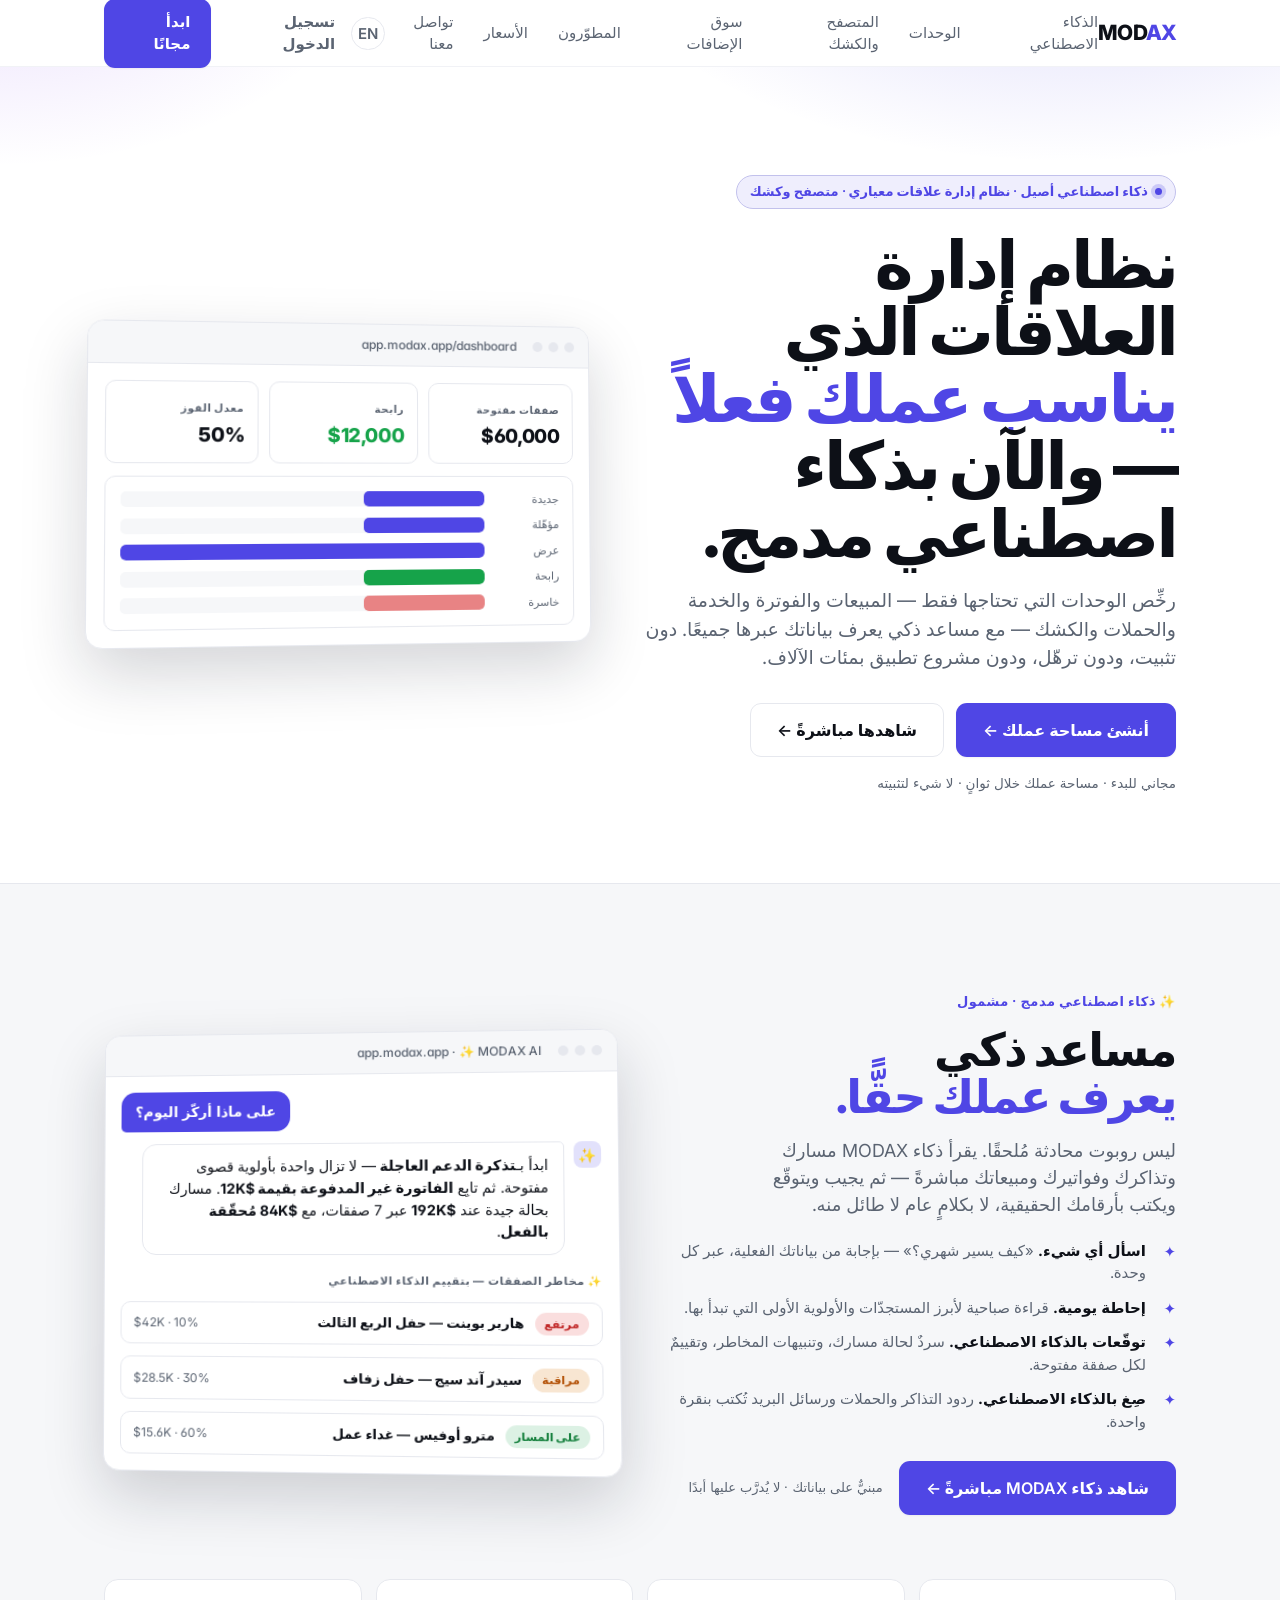
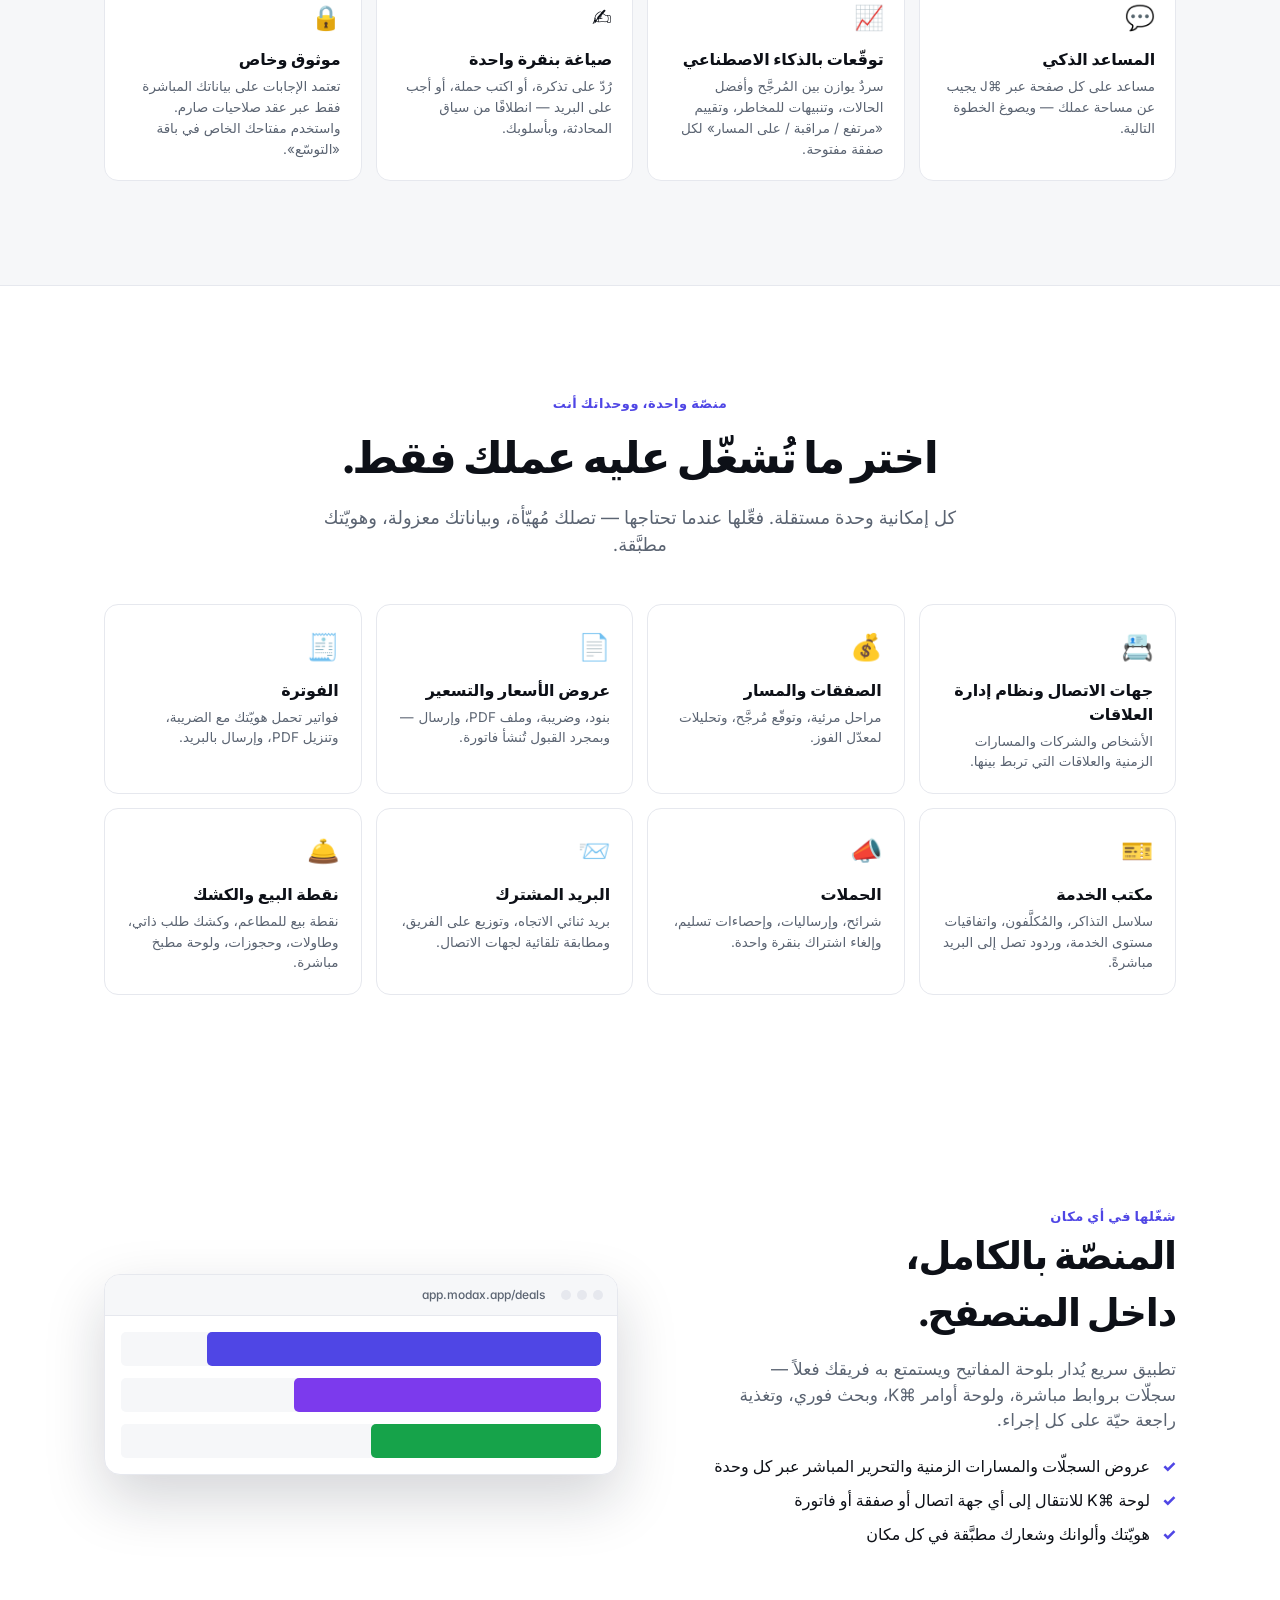
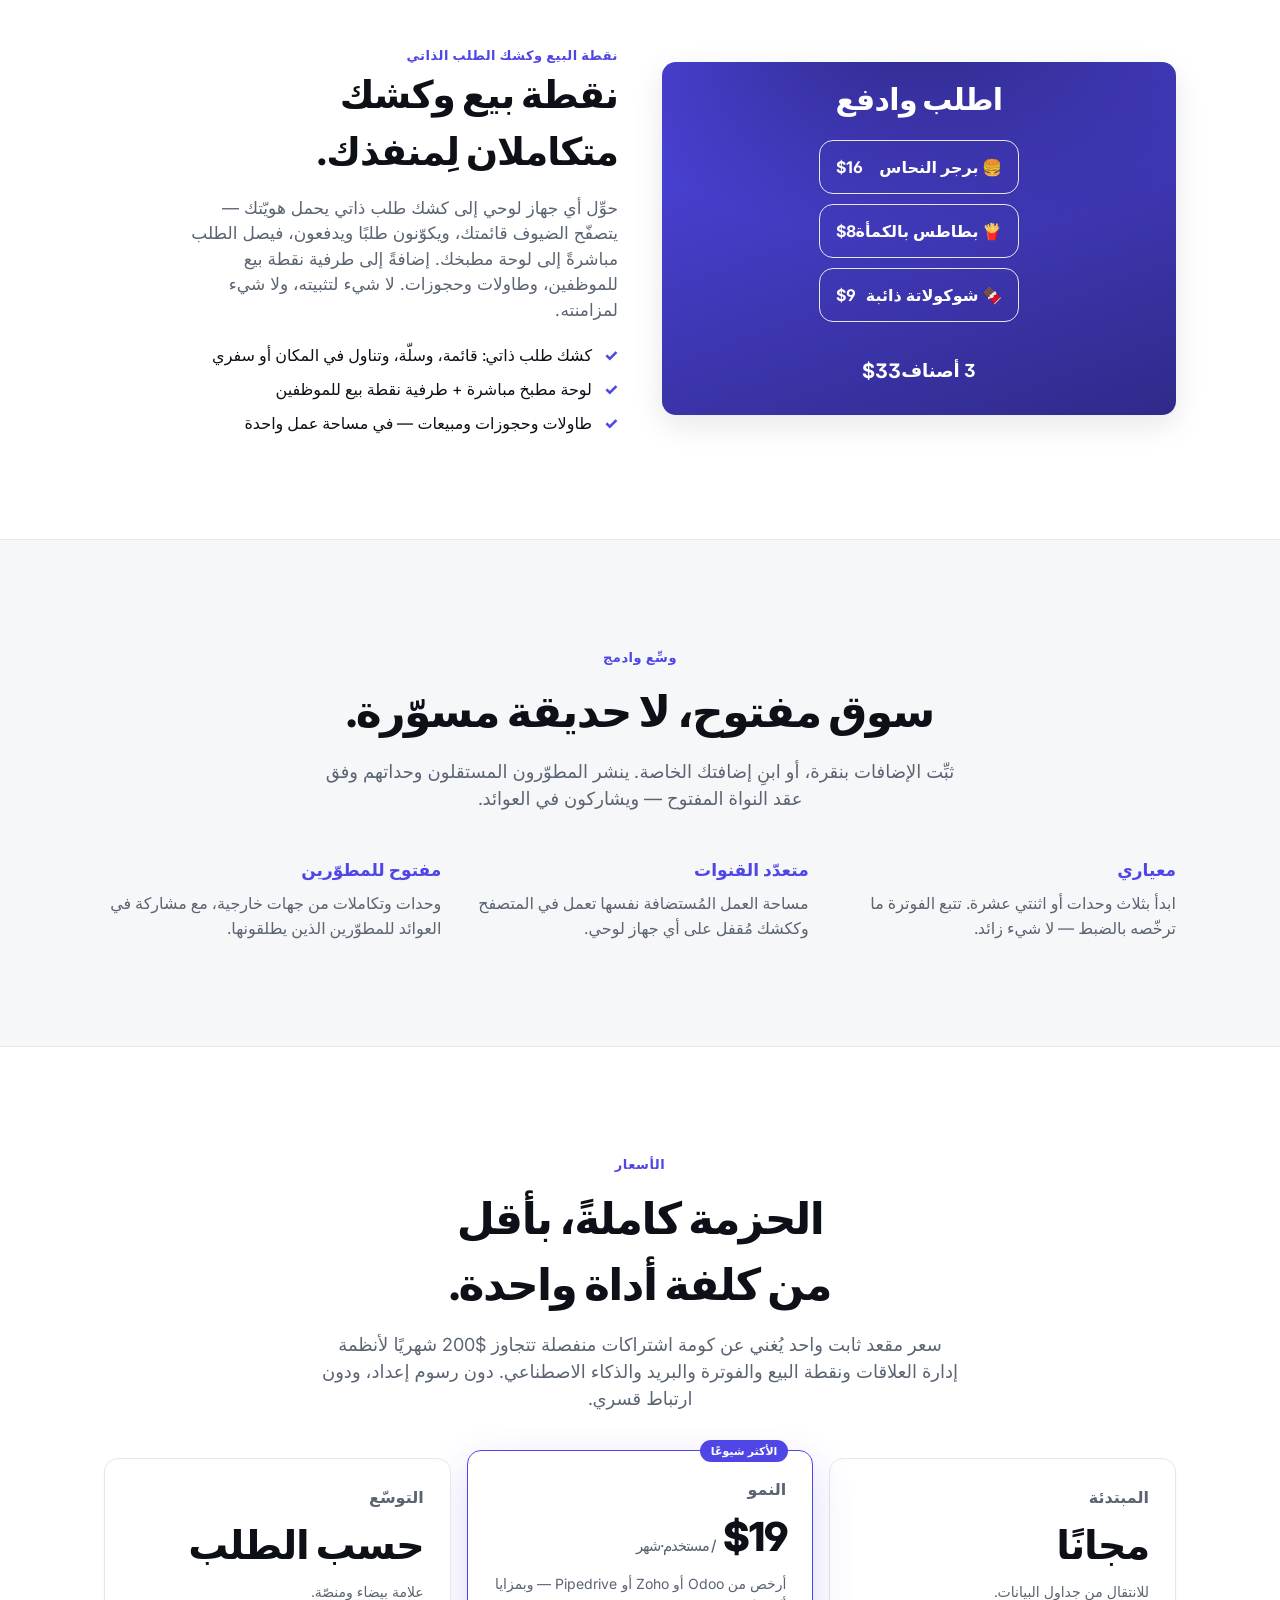
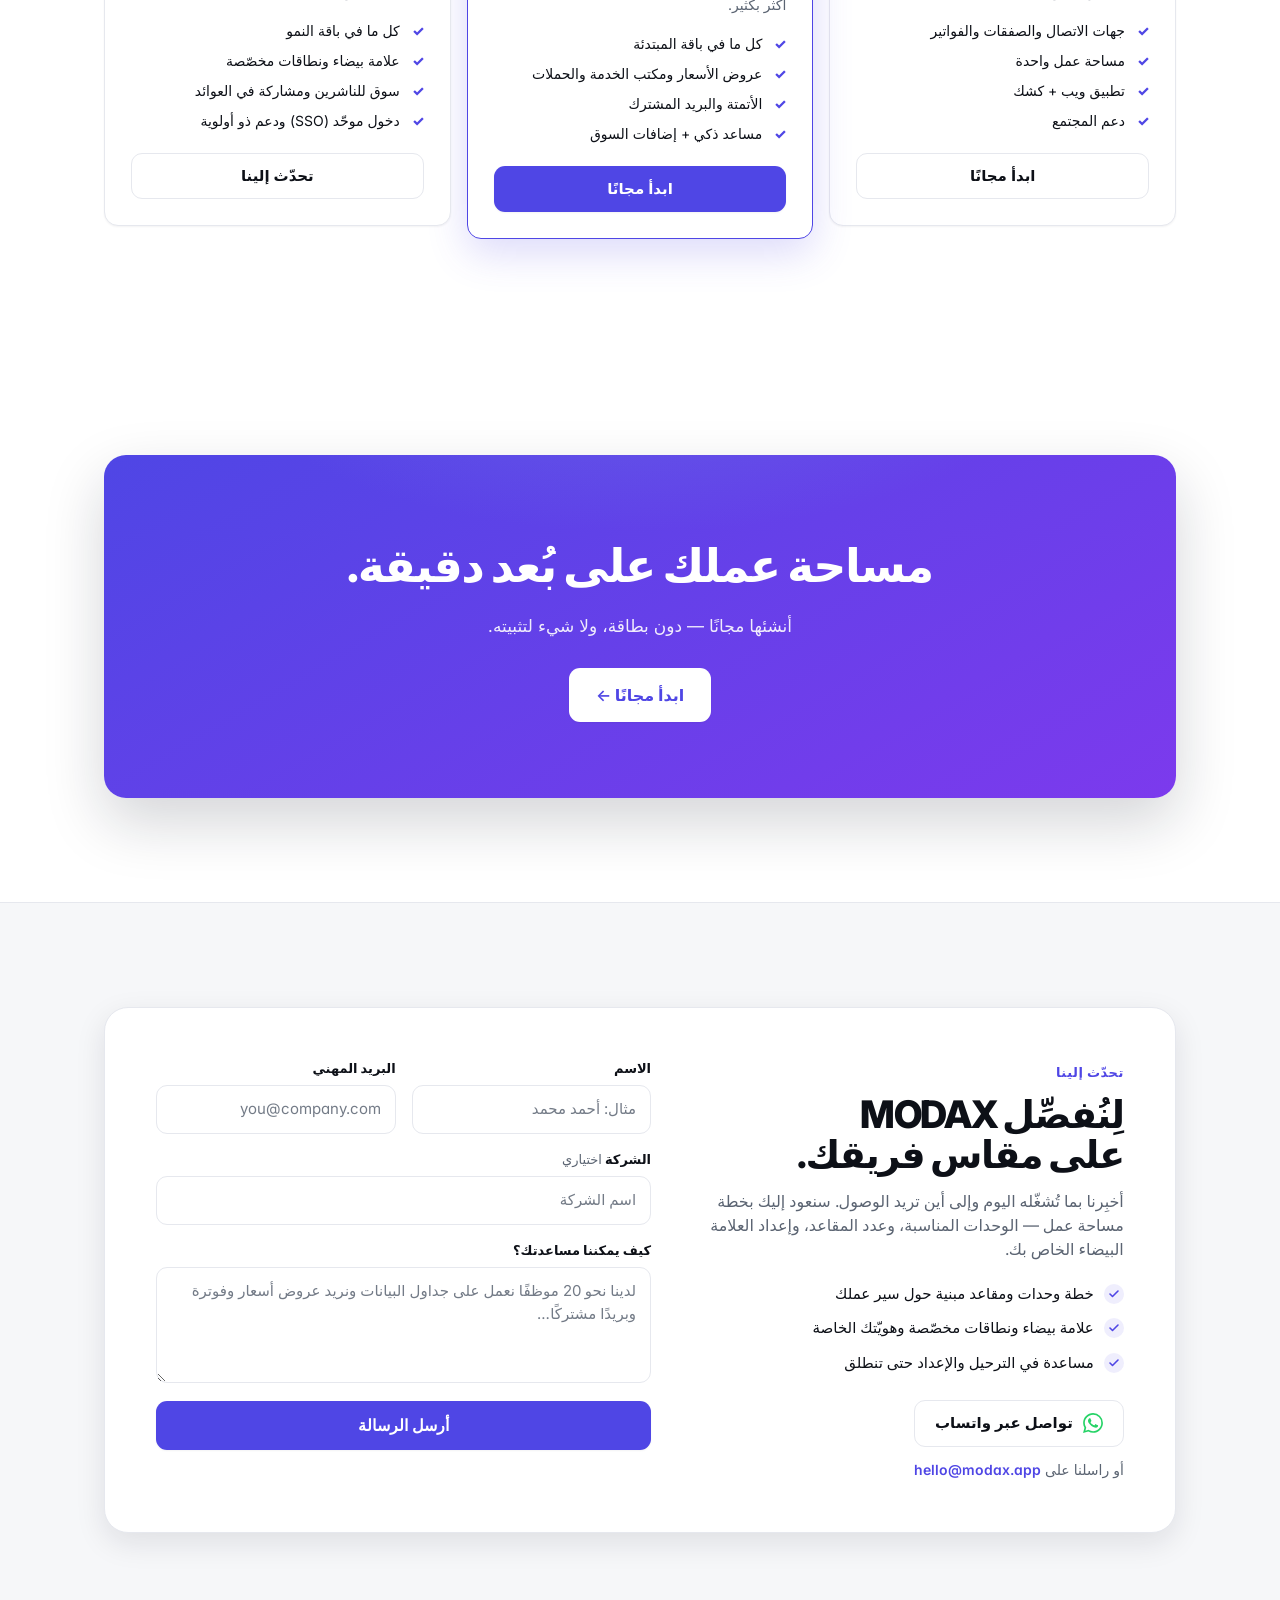
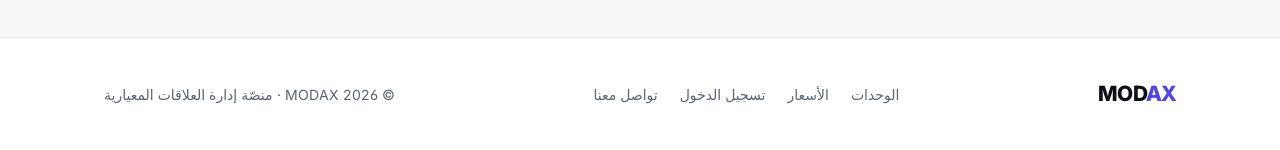
==== commit 7b29ebb2: "Put WhatsApp on the page Kuwait does business on WhatsApp. The site offered a form and a quiet "Pref" ====
--- a/ar/index.html
+++ b/ar/index.html
@@ -9,7 +9,7 @@
   <link rel="preconnect" href="https://fonts.googleapis.com" />
   <link rel="preconnect" href="https://fonts.gstatic.com" crossorigin />
   <link href="https://fonts.googleapis.com/css2?family=Inter:wght@400;500;600;700;800&display=swap" rel="stylesheet" />
-  <link rel="stylesheet" href="/styles.css?v=ar1" />
+  <link rel="stylesheet" href="/styles.css?v=wa1" />
   <link rel="alternate" hreflang="en" href="https://modax.app/" />
   <link rel="alternate" hreflang="ar" href="https://modax.app/ar/" />
   <link rel="alternate" hreflang="x-default" href="https://modax.app/" />
@@ -17,8 +17,11 @@
   <meta property="og:url" content="https://modax.app/ar/" />
   <meta property="og:title" content="MODAX — نظام إدارة العلاقات المعياري المدعوم بالذكاء الاصطناعي على مقاس عملك" data-cms-attr="content:meta.ogTitle" />
   <meta property="og:description" content="نظام إدارة علاقات معياري ومُستضاف مع ذكاء اصطناعي مدمج — مساعد ذكي، وإحاطات يومية، وتوقّعات بالذكاء الاصطناعي، وصياغة بنقرة واحدة، مبنية على بياناتك الحقيقية. رخِّص الوحدات التي تحتاجها فقط." data-cms-attr="content:meta.ogDescription" />
-  <meta property="og:image" content="" data-cms-attr="content:meta.ogImage" />
-  <meta name="twitter:image" content="" data-cms-attr="content:meta.ogImage" />
+  <meta property="og:image" content="https://modax.app/og-ar.png" data-cms-attr="content:meta.ogImage" />
+    <meta property="og:image:width" content="1200" />
+    <meta property="og:image:height" content="630" />
+    <meta property="og:image:alt" content="MODAX — نظام إدارة العلاقات المعياري على مقاس عملك" />
+  <meta name="twitter:image" content="https://modax.app/og-ar.png" data-cms-attr="content:meta.ogImage" />
   <meta name="twitter:card" content="summary_large_image" />
   <meta name="theme-color" content="#4f46e5" />
 </head>
@@ -28,18 +31,18 @@
     <div class="wrap nav-in">
       <a href="/ar/" class="logo">MOD<b>AX</b></a>
       <nav class="nav-links">
-        <a href="#ai">الذكاء الاصطناعي</a>
-        <a href="#modules">الوحدات</a>
-        <a href="#surfaces">المتصفح والكشك</a>
-        <a href="#marketplace">سوق الإضافات</a>
-        <a href="https://app.modax.app/developers">المطوّرون</a>
-        <a href="#pricing">الأسعار</a>
-        <a href="#contact">تواصل معنا</a>
+        <a href="#ai" data-cms="nav.ai">الذكاء الاصطناعي</a>
+        <a href="#modules" data-cms="nav.modules">الوحدات</a>
+        <a href="#surfaces" data-cms="nav.surfaces">المتصفح والكشك</a>
+        <a href="#marketplace" data-cms="nav.marketplace">سوق الإضافات</a>
+        <a href="https://app.modax.app/developers" data-cms="nav.developers">المطوّرون</a>
+        <a href="#pricing" data-cms="nav.pricing">الأسعار</a>
+        <a href="#contact" data-cms="nav.contact">تواصل معنا</a>
       </nav>
       <div class="nav-actions">
         <a class="link lang-switch" href="/" hreflang="en" lang="en">EN</a>
-        <a class="link" href="https://app.modax.app/signin">تسجيل الدخول</a>
-        <a class="btn btn-primary" href="https://app.modax.app/signup">ابدأ مجانًا</a>
+        <a class="link" href="https://app.modax.app/signin" data-cms="nav.signin">تسجيل الدخول</a>
+        <a class="btn btn-primary" href="https://app.modax.app/signup" data-cms="nav.startFree">ابدأ مجانًا</a>
       </div>
     </div>
   </header>
@@ -117,10 +120,10 @@
     </div>
 
     <div class="wrap ai-cards">
-      <div class="ai-card"><div class="ai-card-ico">💬</div><h3>المساعد الذكي</h3><p>مساعد على كل صفحة عبر ⌘J يجيب عن مساحة عملك — ويصوغ الخطوة التالية.</p></div>
-      <div class="ai-card"><div class="ai-card-ico">📈</div><h3>توقّعات بالذكاء الاصطناعي</h3><p>سردٌ يوازن بين المُرجَّح وأفضل الحالات، وتنبيهات للمخاطر، وتقييم «مرتفع / مراقبة / على المسار» لكل صفقة مفتوحة.</p></div>
-      <div class="ai-card"><div class="ai-card-ico">✍️</div><h3>صياغة بنقرة واحدة</h3><p>رُدّ على تذكرة، أو اكتب حملة، أو أجب على البريد — انطلاقًا من سياق المحادثة، وبأسلوبك.</p></div>
-      <div class="ai-card"><div class="ai-card-ico">🔒</div><h3>موثوق وخاص</h3><p>تعتمد الإجابات على بياناتك المباشرة فقط عبر عقد صلاحيات صارم. واستخدم مفتاحك الخاص في باقة «التوسّع».</p></div>
+      <div class="ai-card"><div class="ai-card-ico">💬</div><h3 data-cms="ai.c1.title">المساعد الذكي</h3><p data-cms="ai.c1.desc">مساعد على كل صفحة عبر ⌘J يجيب عن مساحة عملك — ويصوغ الخطوة التالية.</p></div>
+      <div class="ai-card"><div class="ai-card-ico">📈</div><h3 data-cms="ai.c2.title">توقّعات بالذكاء الاصطناعي</h3><p data-cms="ai.c2.desc">سردٌ يوازن بين المُرجَّح وأفضل الحالات، وتنبيهات للمخاطر، وتقييم «مرتفع / مراقبة / على المسار» لكل صفقة مفتوحة.</p></div>
+      <div class="ai-card"><div class="ai-card-ico">✍️</div><h3 data-cms="ai.c3.title">صياغة بنقرة واحدة</h3><p data-cms="ai.c3.desc">رُدّ على تذكرة، أو اكتب حملة، أو أجب على البريد — انطلاقًا من سياق المحادثة، وبأسلوبك.</p></div>
+      <div class="ai-card"><div class="ai-card-ico">🔒</div><h3 data-cms="ai.c4.title">موثوق وخاص</h3><p data-cms="ai.c4.desc">تعتمد الإجابات على بياناتك المباشرة فقط عبر عقد صلاحيات صارم. واستخدم مفتاحك الخاص في باقة «التوسّع».</p></div>
     </div>
   </section>
 
@@ -133,14 +136,14 @@
         <p data-cms="modules.sub">كل إمكانية وحدة مستقلة. فعِّلها عندما تحتاجها — تصلك مُهيّأة، وبياناتك معزولة، وهويّتك مطبَّقة.</p>
       </div>
       <div class="mods">
-        <div class="mod reveal"><div class="ico">📇</div><h3>جهات الاتصال ونظام إدارة العلاقات</h3><p>الأشخاص والشركات والمسارات الزمنية والعلاقات التي تربط بينها.</p></div>
-        <div class="mod reveal"><div class="ico">💰</div><h3>الصفقات والمسار</h3><p>مراحل مرئية، وتوقّع مُرجَّح، وتحليلات لمعدّل الفوز.</p></div>
-        <div class="mod reveal"><div class="ico">📄</div><h3>عروض الأسعار والتسعير</h3><p>بنود، وضريبة، وملف PDF، وإرسال — وبمجرد القبول تُنشأ فاتورة.</p></div>
-        <div class="mod reveal"><div class="ico">🧾</div><h3>الفوترة</h3><p>فواتير تحمل هويّتك مع الضريبة، وتنزيل PDF، وإرسال بالبريد.</p></div>
-        <div class="mod reveal"><div class="ico">🎫</div><h3>مكتب الخدمة</h3><p>سلاسل التذاكر، والمُكلَّفون، واتفاقيات مستوى الخدمة، وردود تصل إلى البريد مباشرةً.</p></div>
-        <div class="mod reveal"><div class="ico">📣</div><h3>الحملات</h3><p>شرائح، وإرساليات، وإحصاءات تسليم، وإلغاء اشتراك بنقرة واحدة.</p></div>
-        <div class="mod reveal"><div class="ico">📨</div><h3>البريد المشترك</h3><p>بريد ثنائي الاتجاه، وتوزيع على الفريق، ومطابقة تلقائية لجهات الاتصال.</p></div>
-        <div class="mod reveal"><div class="ico">🛎️</div><h3>نقطة البيع والكشك</h3><p>نقطة بيع للمطاعم، وكشك طلب ذاتي، وطاولات، وحجوزات، ولوحة مطبخ مباشرة.</p></div>
+        <div class="mod reveal"><div class="ico">📇</div><h3 data-cms="modules.m1.title">جهات الاتصال ونظام إدارة العلاقات</h3><p data-cms="modules.m1.desc">الأشخاص والشركات والمسارات الزمنية والعلاقات التي تربط بينها.</p></div>
+        <div class="mod reveal"><div class="ico">💰</div><h3 data-cms="modules.m2.title">الصفقات والمسار</h3><p data-cms="modules.m2.desc">مراحل مرئية، وتوقّع مُرجَّح، وتحليلات لمعدّل الفوز.</p></div>
+        <div class="mod reveal"><div class="ico">📄</div><h3 data-cms="modules.m3.title">عروض الأسعار والتسعير</h3><p data-cms="modules.m3.desc">بنود، وضريبة، وملف PDF، وإرسال — وبمجرد القبول تُنشأ فاتورة.</p></div>
+        <div class="mod reveal"><div class="ico">🧾</div><h3 data-cms="modules.m4.title">الفوترة</h3><p data-cms="modules.m4.desc">فواتير تحمل هويّتك مع الضريبة، وتنزيل PDF، وإرسال بالبريد.</p></div>
+        <div class="mod reveal"><div class="ico">🎫</div><h3 data-cms="modules.m5.title">مكتب الخدمة</h3><p data-cms="modules.m5.desc">سلاسل التذاكر، والمُكلَّفون، واتفاقيات مستوى الخدمة، وردود تصل إلى البريد مباشرةً.</p></div>
+        <div class="mod reveal"><div class="ico">📣</div><h3 data-cms="modules.m6.title">الحملات</h3><p data-cms="modules.m6.desc">شرائح، وإرساليات، وإحصاءات تسليم، وإلغاء اشتراك بنقرة واحدة.</p></div>
+        <div class="mod reveal"><div class="ico">📨</div><h3 data-cms="modules.m7.title">البريد المشترك</h3><p data-cms="modules.m7.desc">بريد ثنائي الاتجاه، وتوزيع على الفريق، ومطابقة تلقائية لجهات الاتصال.</p></div>
+        <div class="mod reveal"><div class="ico">🛎️</div><h3 data-cms="modules.m8.title">نقطة البيع والكشك</h3><p data-cms="modules.m8.desc">نقطة بيع للمطاعم، وكشك طلب ذاتي، وطاولات، وحجوزات، ولوحة مطبخ مباشرة.</p></div>
       </div>
     </div>
   </section>
@@ -202,9 +205,9 @@
         <p data-cms="marketplace.body">ثبِّت الإضافات بنقرة، أو ابنِ إضافتك الخاصة. ينشر المطوّرون المستقلون وحداتهم وفق عقد النواة المفتوح — ويشاركون في العوائد.</p>
       </div>
       <div class="market-grid">
-        <div class="v reveal"><b>معياري</b><p>ابدأ بثلاث وحدات أو اثنتي عشرة. تتبع الفوترة ما ترخّصه بالضبط — لا شيء زائد.</p></div>
-        <div class="v reveal"><b>متعدّد القنوات</b><p>مساحة العمل المُستضافة نفسها تعمل في المتصفح وككشك مُقفل على أي جهاز لوحي.</p></div>
-        <div class="v reveal"><b>مفتوح للمطوّرين</b><p>وحدات وتكاملات من جهات خارجية، مع مشاركة في العوائد للمطوّرين الذين يطلقونها.</p></div>
+        <div class="v reveal"><b data-cms="marketplace.v1.title">معياري</b><p data-cms="marketplace.v1.desc">ابدأ بثلاث وحدات أو اثنتي عشرة. تتبع الفوترة ما ترخّصه بالضبط — لا شيء زائد.</p></div>
+        <div class="v reveal"><b data-cms="marketplace.v2.title">متعدّد القنوات</b><p data-cms="marketplace.v2.desc">مساحة العمل المُستضافة نفسها تعمل في المتصفح وككشك مُقفل على أي جهاز لوحي.</p></div>
+        <div class="v reveal"><b data-cms="marketplace.v3.title">مفتوح للمطوّرين</b><p data-cms="marketplace.v3.desc">وحدات وتكاملات من جهات خارجية، مع مشاركة في العوائد للمطوّرين الذين يطلقونها.</p></div>
       </div>
     </div>
   </section>
@@ -228,7 +231,7 @@
         <div class="tier hot reveal">
           <div class="tag">الأكثر شيوعًا</div>
           <div class="name" data-cms="pricing.t2.name">النمو</div>
-          <div class="price"><span id="growthAmt">$19</span> <em>/ مستخدم·شهر</em></div>
+          <div class="price"><span id="growthAmt" data-cms="pricing.t2.amount">$19</span> <em>/ مستخدم·شهر</em></div>
           <div class="tl" data-cms="pricing.t2.tagline">أرخص من Odoo أو Zoho أو Pipedrive — وبمزايا أكثر بكثير.</div>
           <ul data-cms-list="pricing.t2.features"><li>كل ما في باقة المبتدئة</li><li>عروض الأسعار ومكتب الخدمة والحملات</li><li>الأتمتة والبريد المشترك</li><li>مساعد ذكي + إضافات السوق</li></ul>
           <a class="btn btn-primary" href="https://app.modax.app/signup" data-cms="pricing.t2.cta">ابدأ مجانًا</a>
@@ -268,7 +271,10 @@
             <li>علامة بيضاء ونطاقات مخصّصة وهويّتك الخاصة</li>
             <li>مساعدة في الترحيل والإعداد حتى تنطلق</li>
           </ul>
-          <p class="contact-alt">تفضّل البريد؟ <a href="mailto:hello@modax.app">hello@modax.app</a></p>
+          <div class="contact-direct">
+            <a class="btn btn-ghost btn-wa" href="https://wa.me/96550003048?text=مرحبًا MODAX — أرغب في خطة مساحة عمل لنشاطي." target="_blank" rel="noopener"><svg viewBox="0 0 24 24" aria-hidden="true" focusable="false"><path d="M17.472 14.382c-.297-.149-1.758-.867-2.03-.967-.273-.099-.471-.148-.67.15-.197.297-.767.966-.94 1.164-.173.199-.347.223-.644.075-.297-.15-1.255-.463-2.39-1.475-.883-.788-1.48-1.761-1.653-2.059-.173-.297-.018-.458.13-.606.134-.133.298-.347.446-.52.149-.174.198-.298.298-.497.099-.198.05-.371-.025-.52-.075-.149-.669-1.612-.916-2.207-.242-.579-.487-.5-.669-.51a12.8 12.8 0 00-.57-.01c-.198 0-.52.074-.792.372-.272.297-1.04 1.016-1.04 2.479 0 1.462 1.065 2.875 1.213 3.074.149.198 2.096 3.2 5.077 4.487.709.306 1.262.489 1.694.625.712.227 1.36.195 1.871.118.571-.085 1.758-.719 2.006-1.413.248-.694.248-1.289.173-1.413-.074-.124-.272-.198-.57-.347m-5.421 7.403h-.004a9.87 9.87 0 01-5.031-1.378l-.361-.214-3.741.982.998-3.648-.235-.374a9.86 9.86 0 01-1.51-5.26c.001-5.45 4.436-9.884 9.888-9.884 2.64 0 5.122 1.03 6.988 2.898a9.825 9.825 0 012.893 6.994c-.003 5.45-4.437 9.884-9.885 9.884m8.413-18.297A11.815 11.815 0 0012.05 0C5.495 0 .16 5.335.157 11.892c0 2.096.547 4.142 1.588 5.945L.057 24l6.305-1.654a11.882 11.882 0 005.683 1.448h.005c6.554 0 11.89-5.335 11.893-11.893A11.821 11.821 0 0020.465 3.488"/></svg>تواصل عبر واتساب</a>
+            <p class="contact-alt">أو راسلنا على <a href="mailto:hello@modax.app">hello@modax.app</a></p>
+          </div>
         </div>
         <form class="contact-form" id="contactForm" novalidate>
           <div class="cf-grid">
@@ -306,10 +312,13 @@
         <a href="https://app.modax.app/signin">تسجيل الدخول</a>
         <a href="#contact">تواصل معنا</a>
       </div>
-      <span>© <span id="yr">2026</span> MODAX · منصّة إدارة العلاقات المعيارية</span>
+      <span>© <span id="yr">2026</span> <span data-cms="footer.tagline">MODAX · منصّة إدارة العلاقات المعيارية</span></span>
     </div>
   </footer>
 
+  <a class="wa-float" href="https://wa.me/96550003048?text=مرحبًا MODAX — أرغب في خطة مساحة عمل لنشاطي." target="_blank" rel="noopener" aria-label="تواصل مع MODAX عبر واتساب"><svg viewBox="0 0 24 24" aria-hidden="true" focusable="false"><path d="M17.472 14.382c-.297-.149-1.758-.867-2.03-.967-.273-.099-.471-.148-.67.15-.197.297-.767.966-.94 1.164-.173.199-.347.223-.644.075-.297-.15-1.255-.463-2.39-1.475-.883-.788-1.48-1.761-1.653-2.059-.173-.297-.018-.458.13-.606.134-.133.298-.347.446-.52.149-.174.198-.298.298-.497.099-.198.05-.371-.025-.52-.075-.149-.669-1.612-.916-2.207-.242-.579-.487-.5-.669-.51a12.8 12.8 0 00-.57-.01c-.198 0-.52.074-.792.372-.272.297-1.04 1.016-1.04 2.479 0 1.462 1.065 2.875 1.213 3.074.149.198 2.096 3.2 5.077 4.487.709.306 1.262.489 1.694.625.712.227 1.36.195 1.871.118.571-.085 1.758-.719 2.006-1.413.248-.694.248-1.289.173-1.413-.074-.124-.272-.198-.57-.347m-5.421 7.403h-.004a9.87 9.87 0 01-5.031-1.378l-.361-.214-3.741.982.998-3.648-.235-.374a9.86 9.86 0 01-1.51-5.26c.001-5.45 4.436-9.884 9.888-9.884 2.64 0 5.122 1.03 6.988 2.898a9.825 9.825 0 012.893 6.994c-.003 5.45-4.437 9.884-9.885 9.884m8.413-18.297A11.815 11.815 0 0012.05 0C5.495 0 .16 5.335.157 11.892c0 2.096.547 4.142 1.588 5.945L.057 24l6.305-1.654a11.882 11.882 0 005.683 1.448h.005c6.554 0 11.89-5.335 11.893-11.893A11.821 11.821 0 0020.465 3.488"/></svg></a>
+
+  <script src="/analytics.js"></script>
   <script>
     document.getElementById('yr').textContent = new Date().getFullYear();
 
@@ -319,6 +328,15 @@
       if (!form) return;
       var status = document.getElementById('cfStatus');
       function setStatus(msg, kind) { status.textContent = msg; status.className = 'cf-status' + (kind ? ' ' + kind : ''); }
+      // Stamp the lead with where it came from. The API's `source` column is 60
+      // chars, so the campaign is appended only as far as it fits. Without this a
+      // paid click and a word-of-mouth visit look identical in contact_leads, and
+      // there is no way to tell what any spend actually bought.
+      function sourceTag(base) {
+        var a = window.modaxAttribution || {};
+        if (!a.utm_source) return base;
+        return (base + ' \u00b7 ' + a.utm_source + (a.utm_medium ? '/' + a.utm_medium : '')).slice(0, 60);
+      }
       form.addEventListener('submit', async function (e) {
         e.preventDefault();
         var btn = form.querySelector('.cf-submit');
@@ -334,11 +352,12 @@
               name: d.name, email: d.email,
               company: d.company || undefined,
               message: d.message || undefined,
-              source: 'modax.app/ar/contact',
+              source: sourceTag('modax.app/ar/contact'),
             }),
           });
           if (!r.ok) throw new Error(String(r.status));
           form.reset();
+          if (window.modaxTrack) window.modaxTrack('generate_lead', { lead_source: 'contact_form' });
           setStatus('شكرًا — سنتواصل معك خلال يوم عمل واحد.', 'ok');
         } catch (err) {
           setStatus('حدث خطأ ما. راسلنا على hello@modax.app وسنعالج الأمر.', 'err');
@@ -353,11 +372,34 @@
 (function(){
   var P={USD:"$19",EUR:"€18",GBP:"£15",AED:"AED 69",SAR:"SAR 71",KWD:"KWD 5.750",QAR:"QAR 69",BHD:"BHD 7.200",OMR:"OMR 7.300",EGP:"EGP 590",JOD:"JOD 13.50",INR:"₹1,600",PKR:"₨5,300",TRY:"₺650",CAD:"C$26",AUD:"A$29"};
   var C={US:"USD",AE:"AED",SA:"SAR",KW:"KWD",QA:"QAR",BH:"BHD",OM:"OMR",EG:"EGP",JO:"JOD",IN:"INR",PK:"PKR",TR:"TRY",CA:"CAD",AU:"AUD",GB:"GBP",DE:"EUR",FR:"EUR",ES:"EUR",IT:"EUR",NL:"EUR",IE:"EUR",PT:"EUR",AT:"EUR",BE:"EUR",FI:"EUR",GR:"EUR",LU:"EUR",CY:"EUR",MT:"EUR",SK:"EUR",SI:"EUR",EE:"EUR",LV:"EUR",LT:"EUR",HR:"EUR"};
+  var el0=document.getElementById("growthAmt");if(el0){var base=(el0.textContent||"").trim();if(base)P.USD=base;}
   function set(cc){var el=document.getElementById("growthAmt");if(!el)return;el.textContent=P[(cc&&C[cc])||"USD"]||P.USD;}
   var cached=null;try{cached=JSON.parse(localStorage.getItem("modax_geo")||"null");}catch(e){}
   if(cached&&cached.c&&(Date.now()-cached.t)<6048e5){set(cached.c);}
   fetch("/geo").then(function(r){return r.json();}).then(function(d){var cc=(d.country||"").toUpperCase();try{localStorage.setItem("modax_geo",JSON.stringify({c:cc,t:Date.now()}));}catch(e){}set(cc);}).catch(function(){if(!cached){var m=/[-_]([A-Za-z]{2})$/.exec(navigator.language||"");set(m?m[1].toUpperCase():null);}});
 })();
 </script>
+<script src="/preview.js" defer></script>
+<script>
+    // The floating WhatsApp button earns its place only between the hero and the
+    // contact section: above it the hero's own CTAs are already on screen, and
+    // below it the form is. threshold 0 on both, because a fraction never fires
+    // on blocks this tall.
+    (function () {
+      var fab = document.querySelector('.wa-float');
+      if (!fab || !('IntersectionObserver' in window)) return;
+      var heroOn = true, contactOn = false;
+      function update() { fab.classList.toggle('is-on', !heroOn && !contactOn); }
+      function watch(el, set) {
+        if (!el) return;
+        // entries[] can hold SEVERAL records when the page jumps past an element,
+        // oldest first — reading es[0] got the stale "still visible" one and the
+        // flag never cleared on the way back up. The last entry is the current state.
+        new IntersectionObserver(function (es) { set(es[es.length - 1].isIntersecting); update(); }, { threshold: 0 }).observe(el);
+      }
+      watch(document.querySelector('.hero'), function (v) { heroOn = v; });
+      watch(document.getElementById('contact'), function (v) { contactOn = v; });
+    })();
+  </script>
 </body>
 </html>
--- a/styles.css
+++ b/styles.css
@@ -347,3 +347,60 @@
   [dir="rtl"] .ai-frame { transform: none; }
   [dir="rtl"] .split, [dir="rtl"] .split.alt { direction: rtl; }
 }
+
+/* ── Direct contact: WhatsApp ────────────────────────────────────────────────
+   In Kuwait WhatsApp is not the fallback channel, it is the one a business
+   expects to reach a vendor on — so it gets a real button and email keeps the
+   quiet line beneath it, rather than the other way round.
+
+   The inline button stays inside the site's own system (.btn-ghost) and lets
+   only the glyph carry the channel: it sits next to explanatory copy, so it
+   does not need to shout, and a saturated green slab here would fight the
+   indigo the rest of the page is built on. */
+.contact-direct {
+  margin-top: 26px;
+  display: flex;
+  flex-direction: column;
+  align-items: flex-start;
+  gap: 12px;
+}
+.btn-wa { display: inline-flex; align-items: center; gap: 10px; }
+.btn-wa svg { width: 20px; height: 20px; flex: none; fill: #25d366; }
+.contact-direct .contact-alt { margin-top: 0; }
+
+/* The floating button is the opposite case and so takes the opposite decision.
+   On a phone this page runs past 6,000px and the contact section is at the end
+   of it; a floater is the short way there from anywhere, and recognition is the
+   whole of its value — an indigo circle would not read as WhatsApp at a glance,
+   so this one wears the channel's own green.
+
+   It hides itself once the contact section is on screen. That is the honest
+   behaviour, since by then it has done its job, and it is also what keeps a
+   fixed circle off the Send button on a narrow screen.
+
+   inset-inline-end puts it bottom-left on /ar/ with no RTL special-casing. */
+.wa-float {
+  position: fixed;
+  inset-block-end: 20px;
+  inset-inline-end: 20px;
+  z-index: 60;                      /* above the sticky nav at 50 */
+  width: 56px; height: 56px;
+  border-radius: 999px;
+  display: grid; place-items: center;
+  background: #25d366;
+  color: #fff;
+  box-shadow: var(--shadow-md);
+  opacity: 0;
+  visibility: hidden;
+  transform: translateY(10px);
+  transition: opacity .28s var(--ease), transform .28s var(--ease), visibility .28s;
+}
+.wa-float.is-on { opacity: 1; visibility: visible; transform: none; }
+.wa-float svg { width: 30px; height: 30px; fill: currentColor; }
+.wa-float:hover { filter: brightness(1.06); }
+.wa-float:focus-visible { outline: 3px solid var(--accent); outline-offset: 3px; }
+
+@media (prefers-reduced-motion: reduce) {
+  .wa-float { transition: opacity .01ms linear, visibility .01ms linear; transform: none; }
+  .wa-float.is-on { transform: none; }
+}
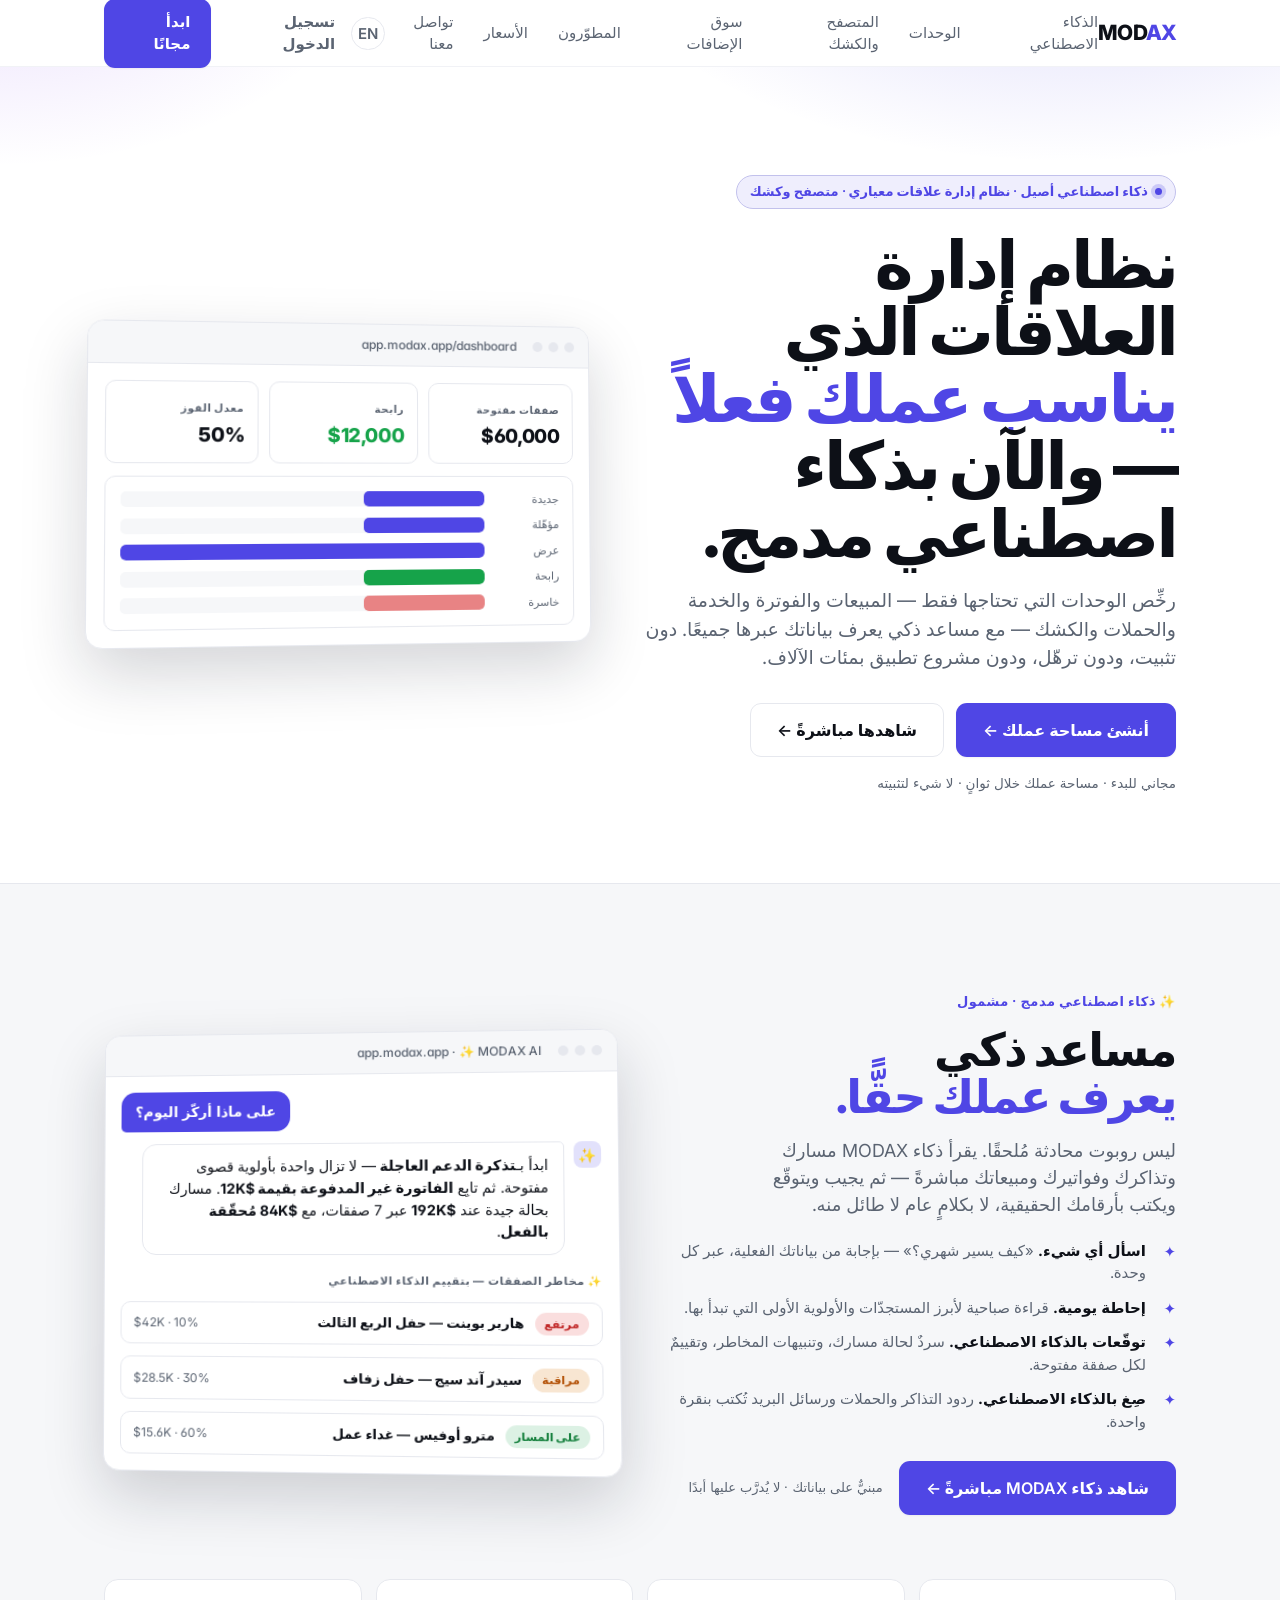
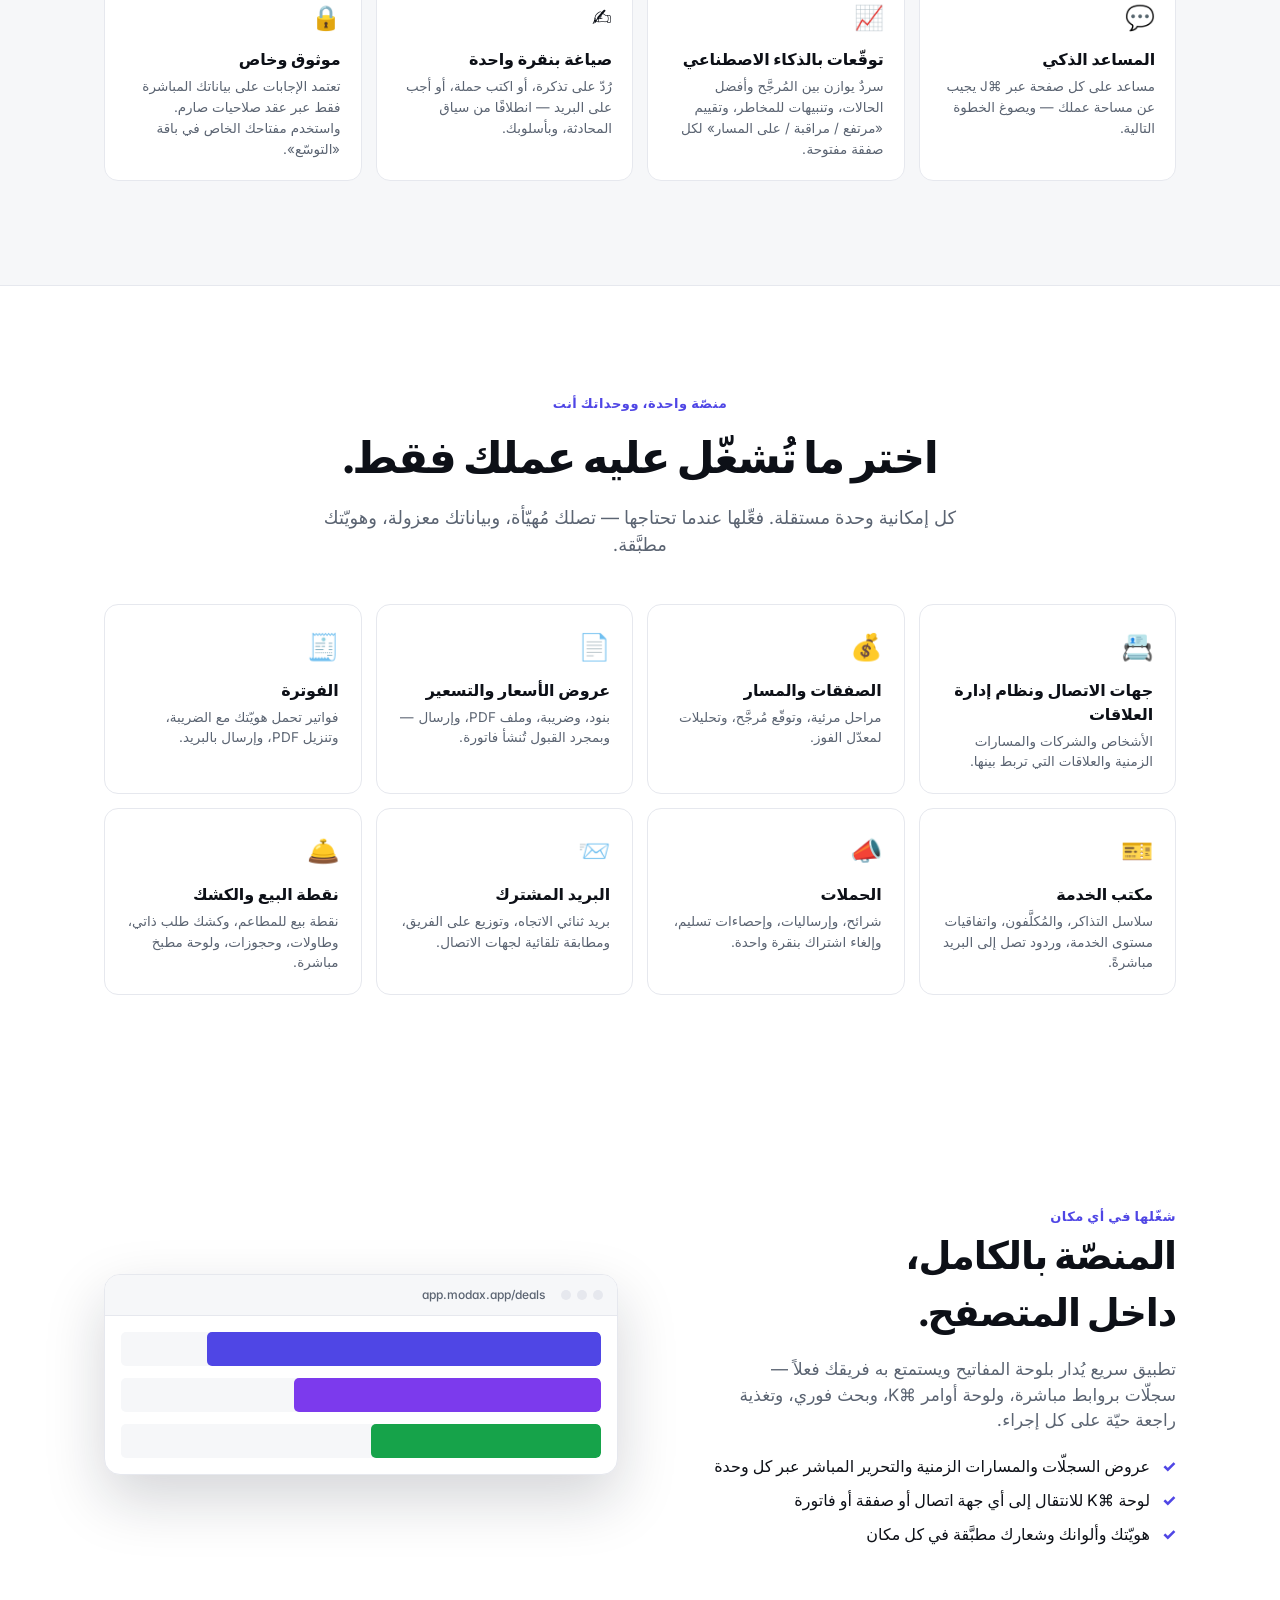
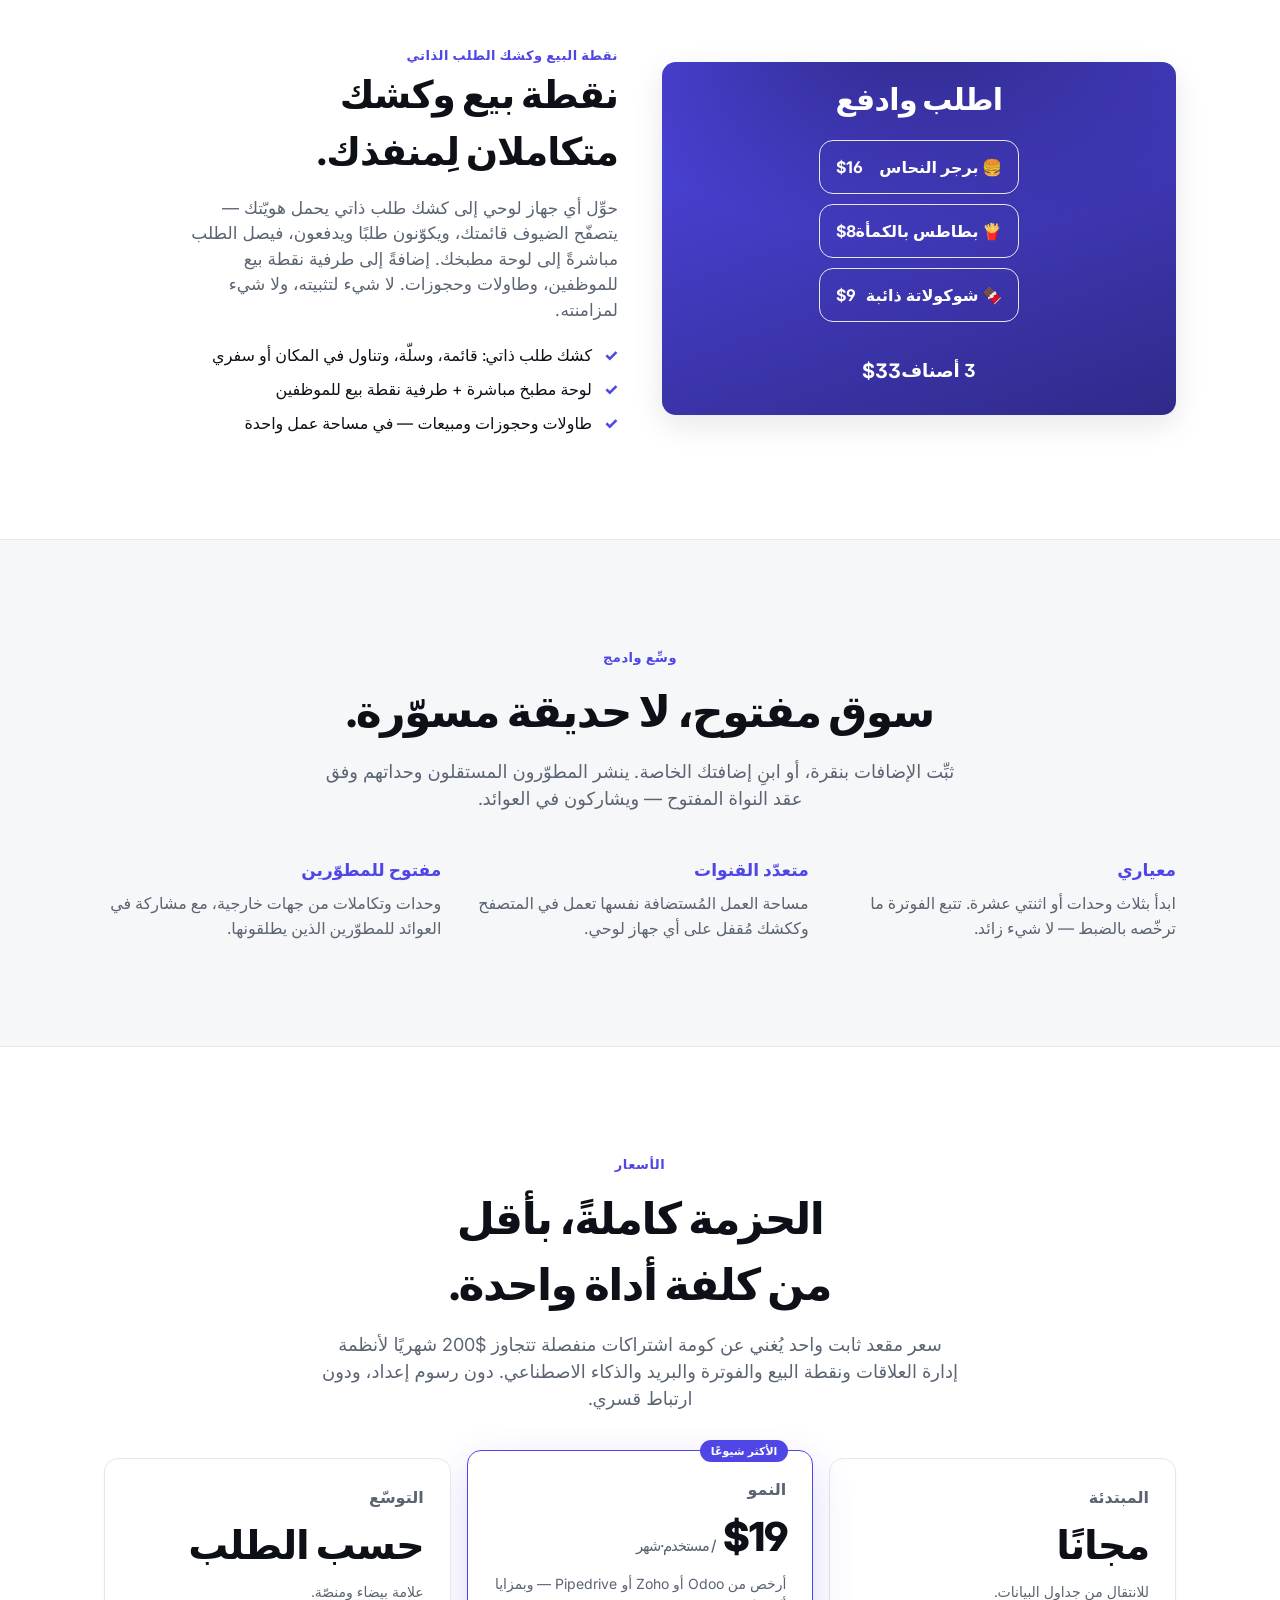
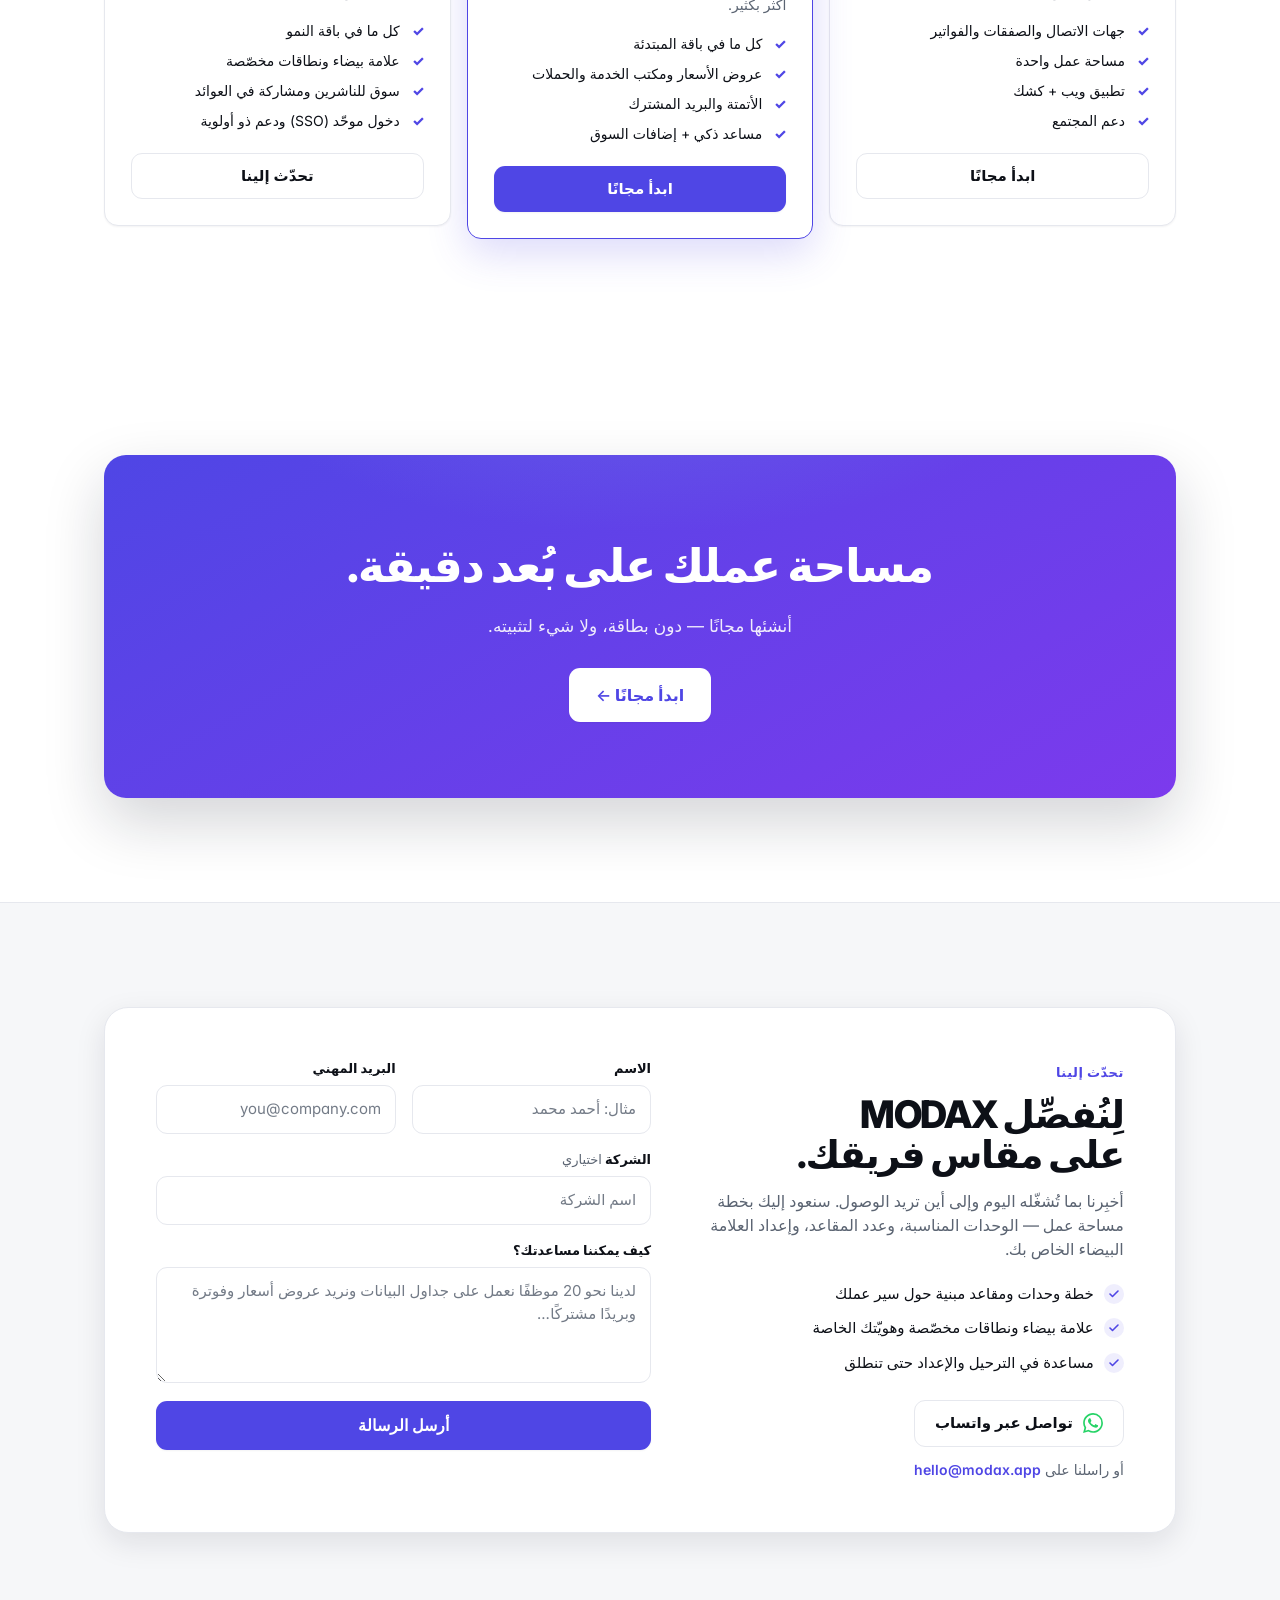
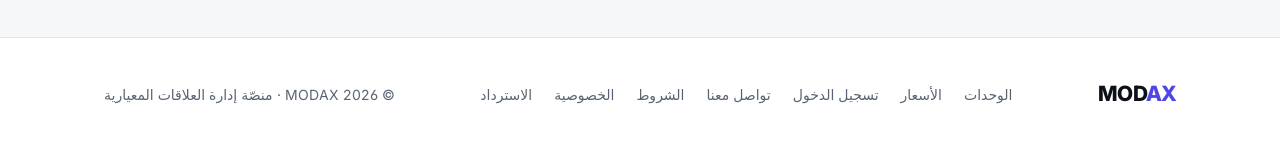
==== commit 8419766d: "Add terms, privacy and refund pages, linked from both footers Needed for Paddle's website review: se" ====
--- a/ar/index.html
+++ b/ar/index.html
@@ -311,6 +311,9 @@
         <a href="#pricing">الأسعار</a>
         <a href="https://app.modax.app/signin">تسجيل الدخول</a>
         <a href="#contact">تواصل معنا</a>
+        <a href="/terms" hreflang="en">الشروط</a>
+        <a href="/privacy" hreflang="en">الخصوصية</a>
+        <a href="/refunds" hreflang="en">الاسترداد</a>
       </div>
       <span>© <span id="yr">2026</span> <span data-cms="footer.tagline">MODAX · منصّة إدارة العلاقات المعيارية</span></span>
     </div>
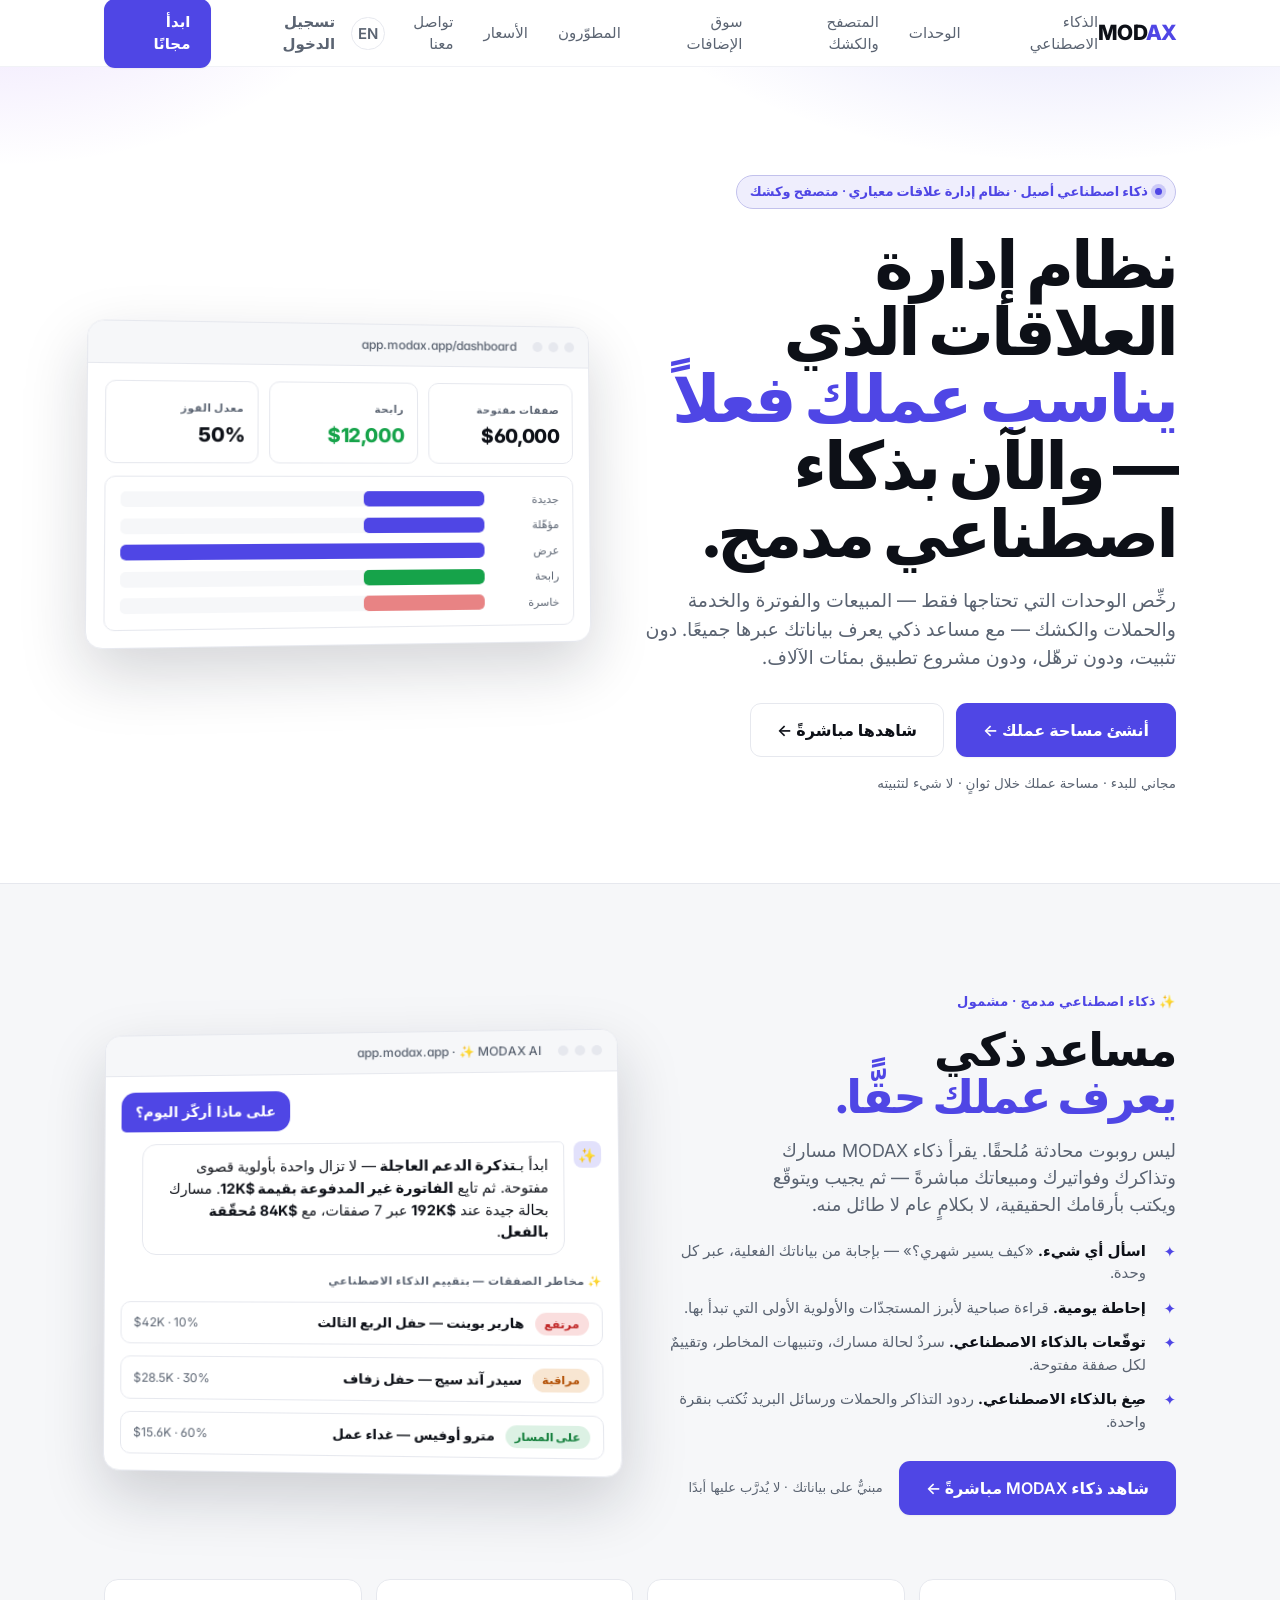
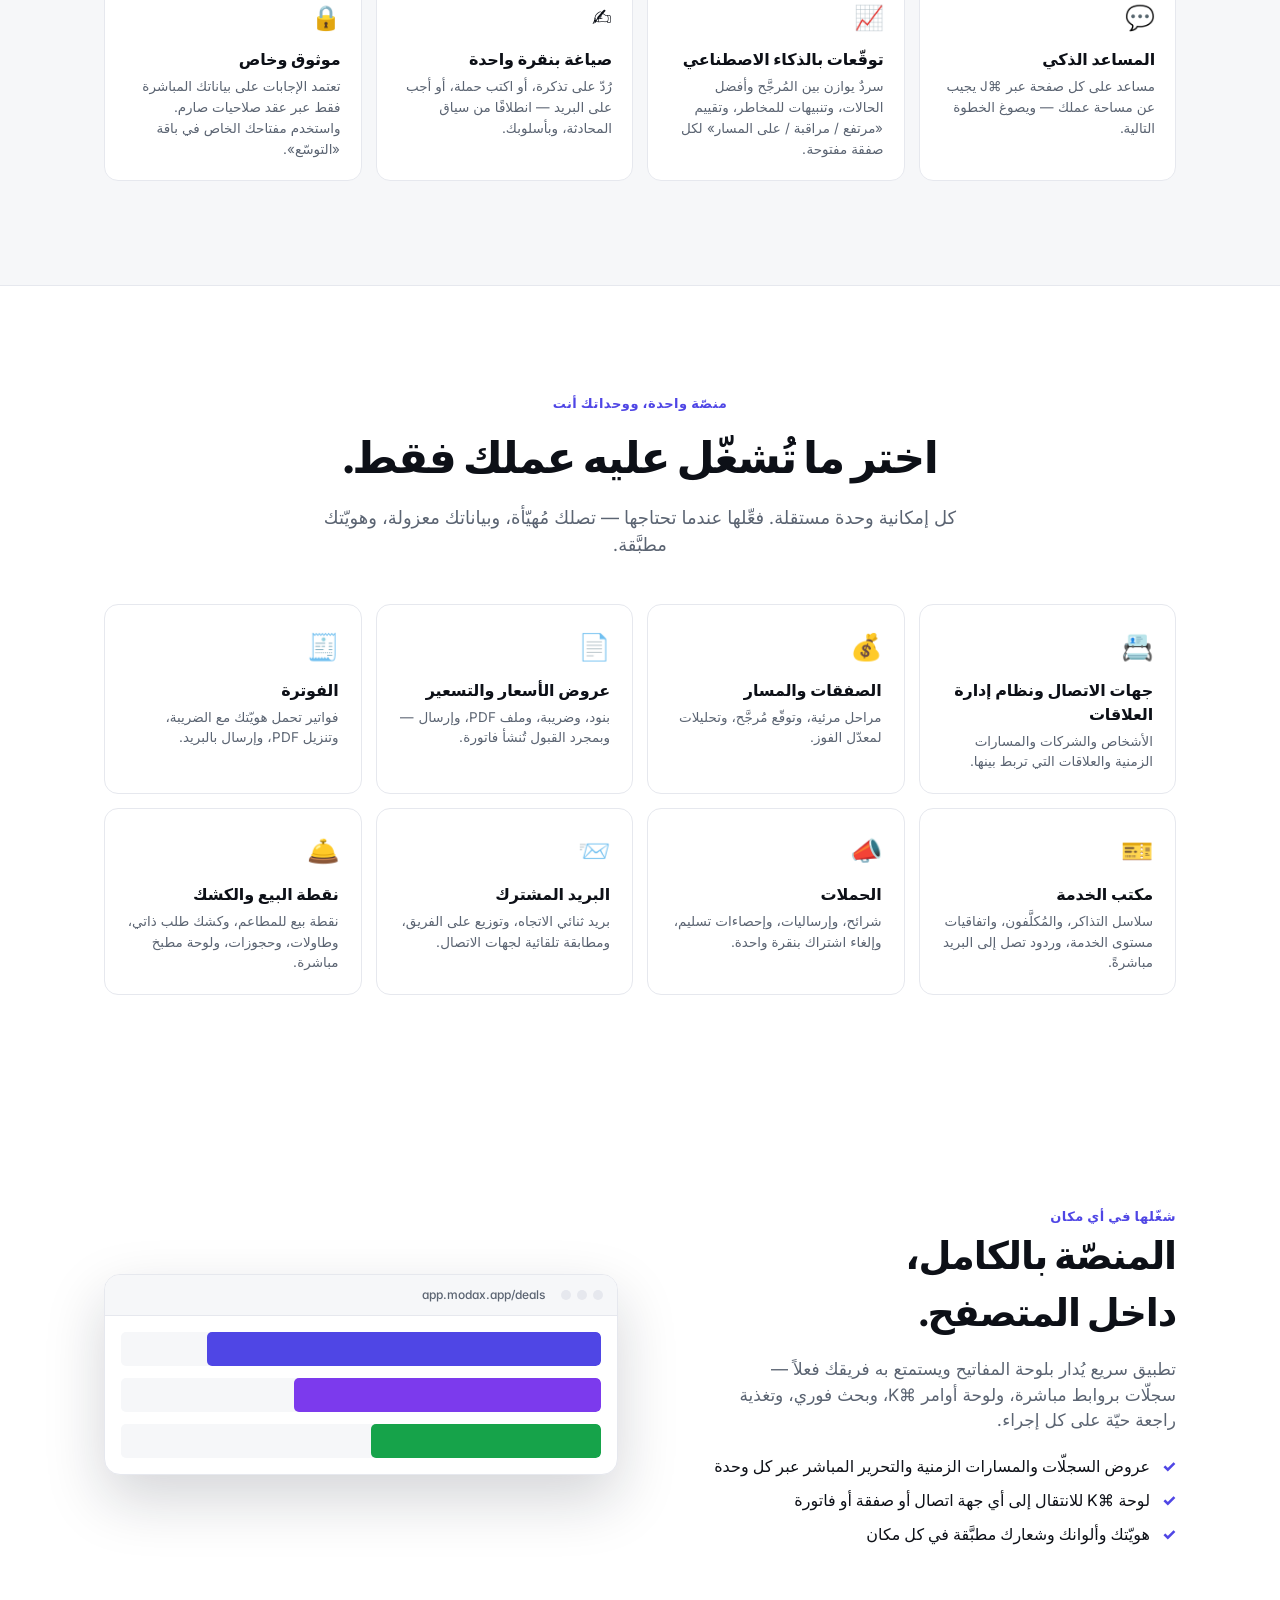
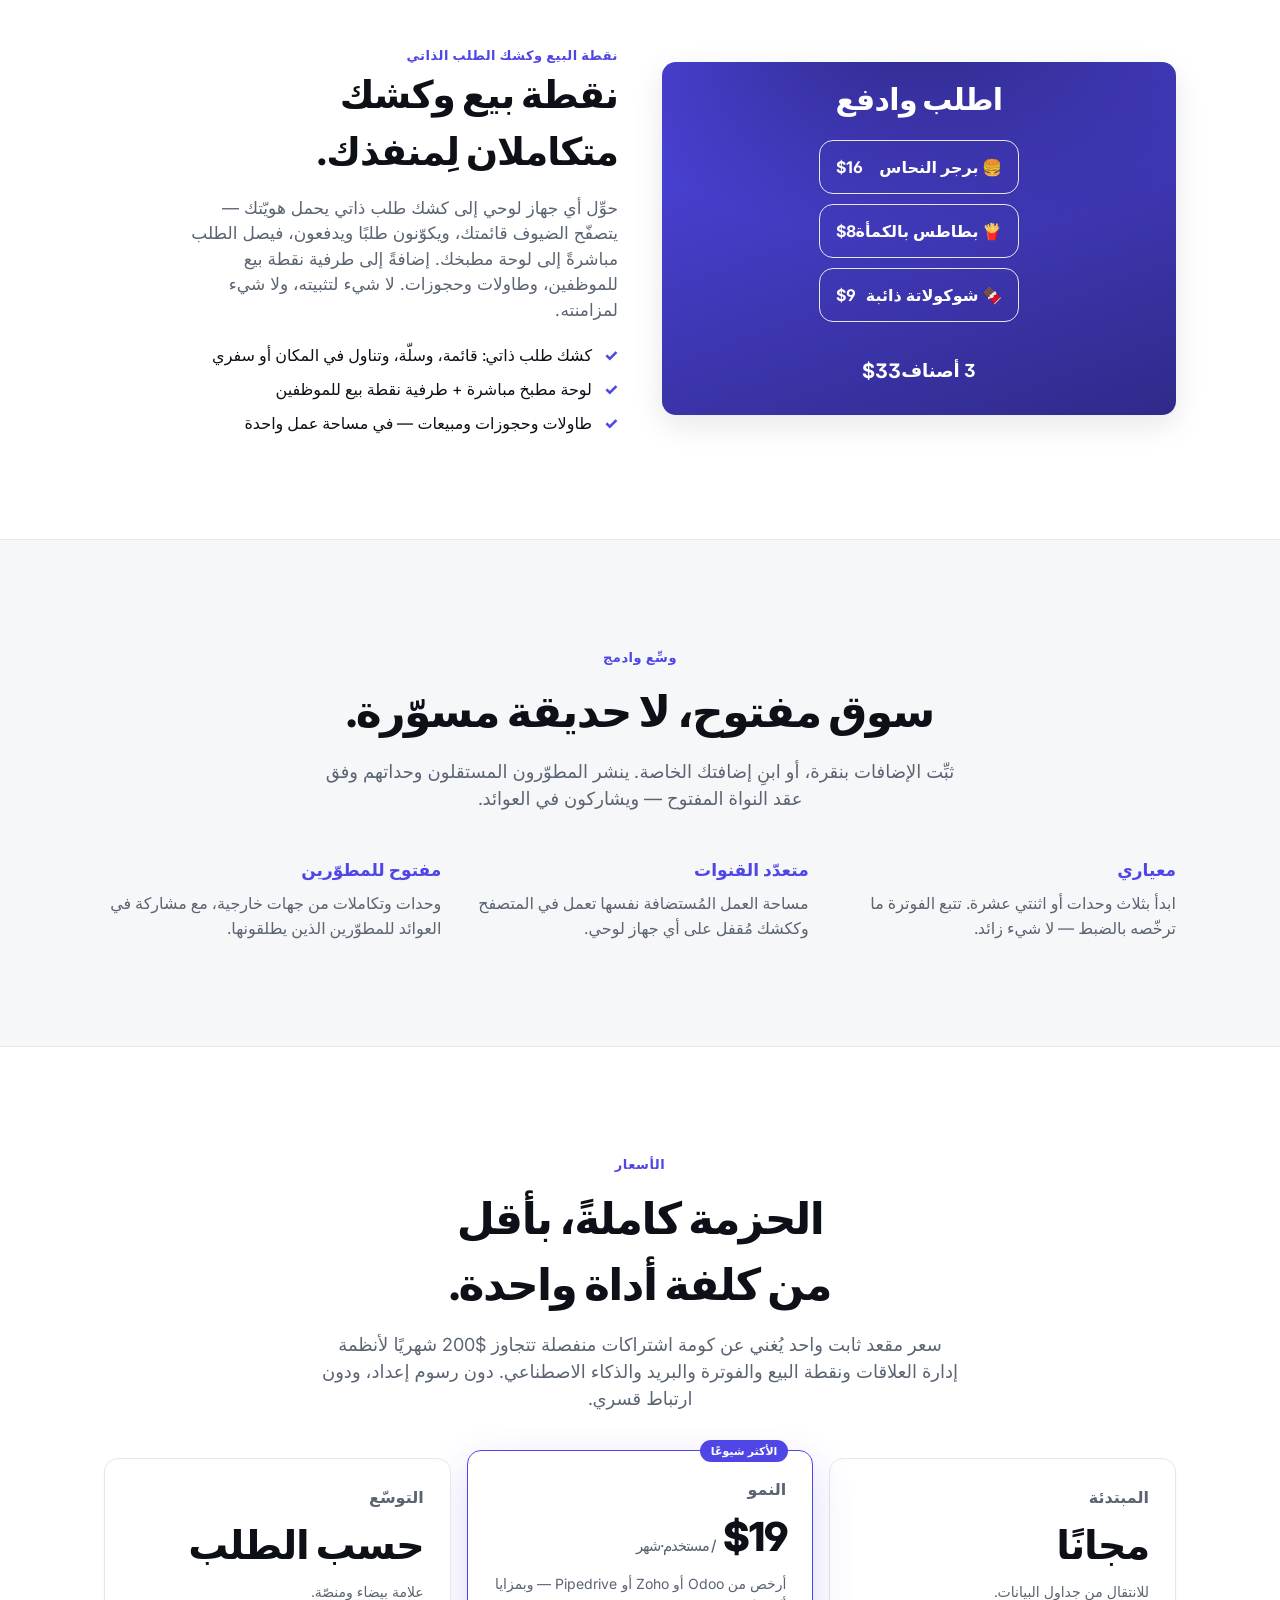
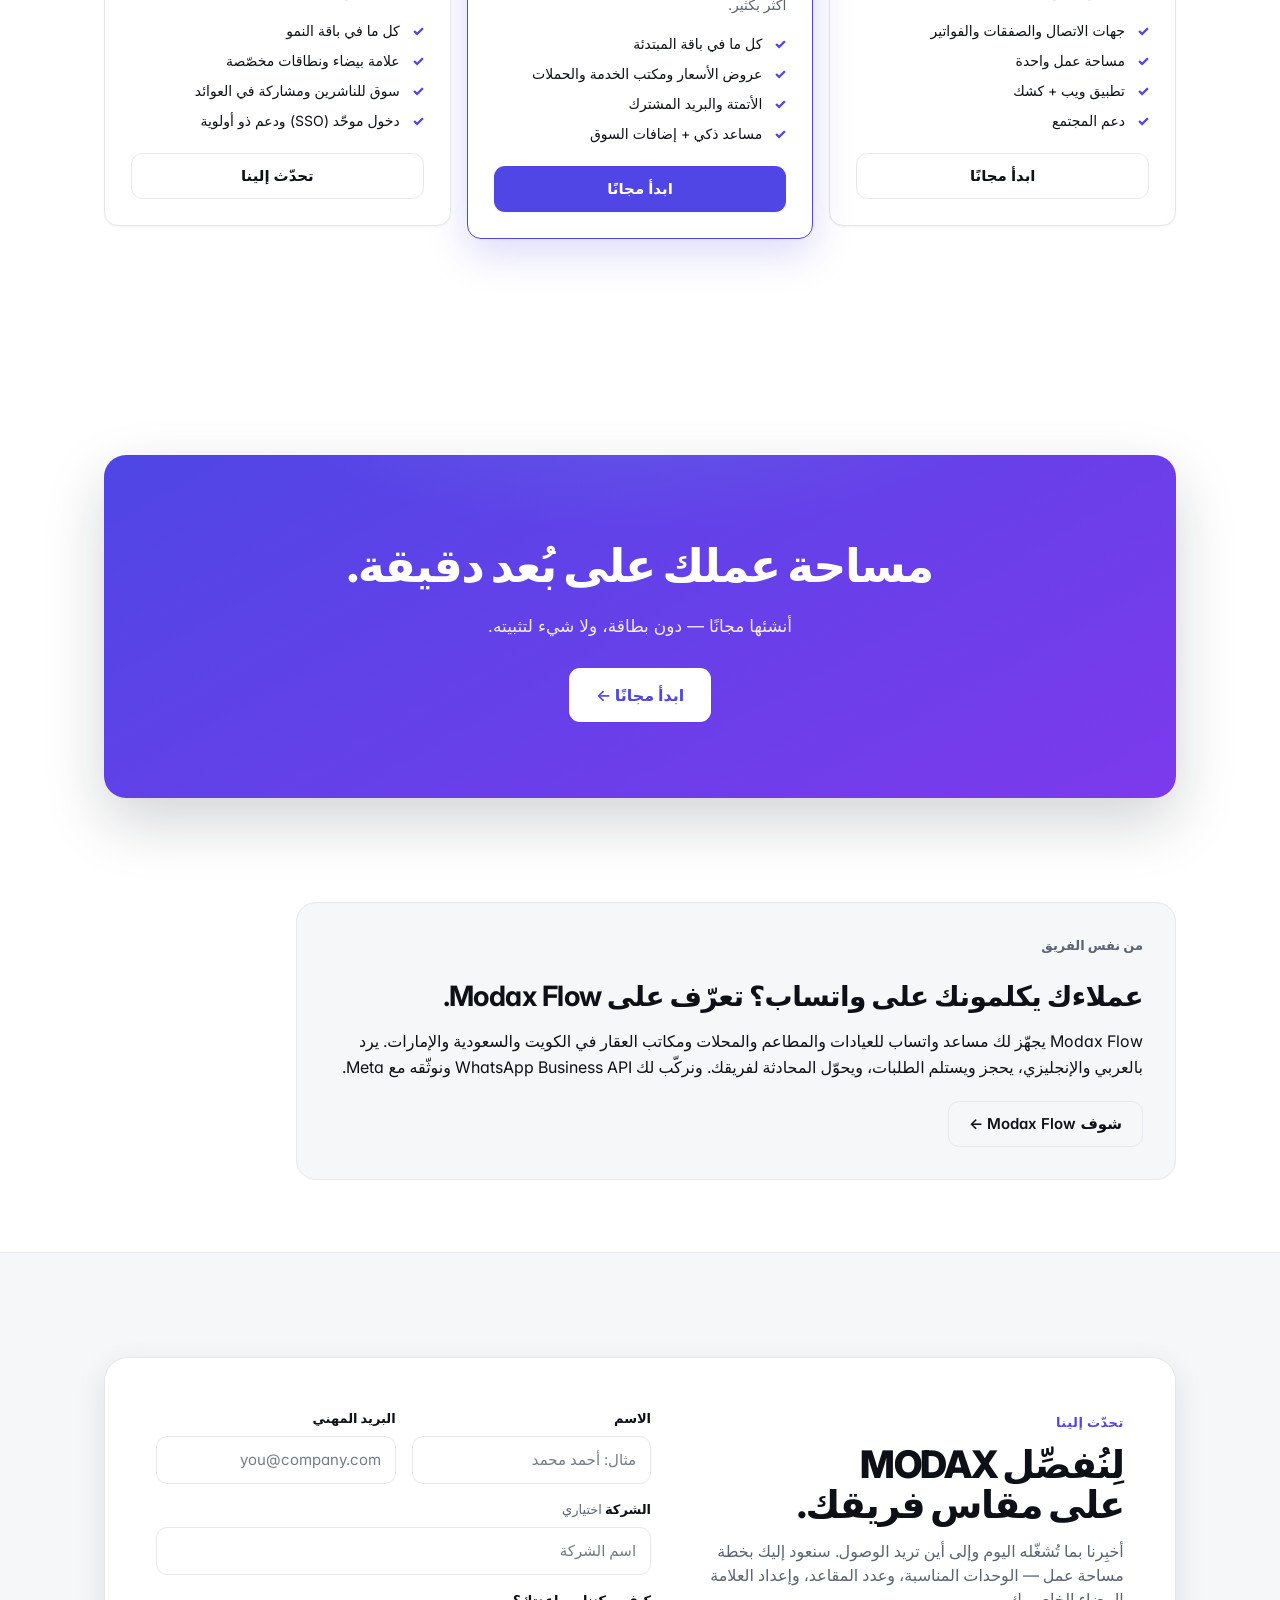
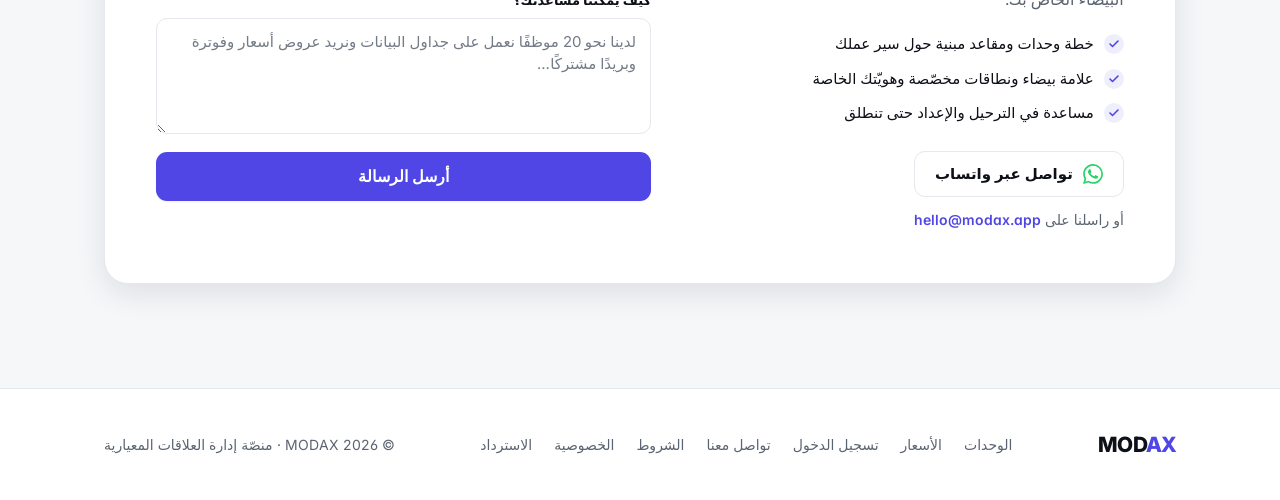
==== commit 9917315e: "Home: 'from the same team' section pointing WhatsApp buyers to Modax Flow (EN + AR)" ====
--- a/ar/index.html
+++ b/ar/index.html
@@ -3,13 +3,14 @@
 <head>
   <meta charset="utf-8" />
   <meta name="viewport" content="width=device-width, initial-scale=1" />
-  <title>MODAX — نظام إدارة العلاقات المعياري المدعوم بالذكاء الاصطناعي على مقاس عملك</title>
-  <meta name="description" content="‏MODAX نظام إدارة علاقات معياري ومُستضاف مع ذكاء اصطناعي مدمج — مساعد ذكي، وإحاطات يومية، وتوقّعات بالذكاء الاصطناعي، وصياغة بنقرة واحدة، كلها مبنية على بياناتك الحقيقية. رخِّص الوحدات التي تحتاجها فقط: المبيعات والفوترة والخدمة والحملات والكشك. عبر المتصفح أو كشك يحمل هويتك. دون أي تثبيت." />
+  <title>MODAX — نظام CRM معياري بالذكاء الاصطناعي على مقاس عملك</title>
+  <meta name="description" content="‏MODAX نظام CRM معياري مُستضاف مع مساعد ذكاء اصطناعي. رخّص الوحدات اللي تحتاجها بس: المبيعات والفوترة والخدمة والحملات والكشك. ابدأ مجاناً." />
+  <link rel="canonical" href="https://modax.app/ar/" />
   <link rel="icon" href="/favicon.svg" type="image/svg+xml" />
   <link rel="preconnect" href="https://fonts.googleapis.com" />
   <link rel="preconnect" href="https://fonts.gstatic.com" crossorigin />
   <link href="https://fonts.googleapis.com/css2?family=Inter:wght@400;500;600;700;800&display=swap" rel="stylesheet" />
-  <link rel="stylesheet" href="/styles.css?v=wa1" />
+  <link rel="stylesheet" href="/styles.css?v=mf1" />
   <link rel="alternate" hreflang="en" href="https://modax.app/" />
   <link rel="alternate" hreflang="ar" href="https://modax.app/ar/" />
   <link rel="alternate" hreflang="x-default" href="https://modax.app/" />
@@ -24,6 +25,7 @@
   <meta name="twitter:image" content="https://modax.app/og-ar.png" data-cms-attr="content:meta.ogImage" />
   <meta name="twitter:card" content="summary_large_image" />
   <meta name="theme-color" content="#4f46e5" />
+  <script type="application/ld+json">{"@context": "https://schema.org", "@graph": [{"@type": "Organization", "@id": "https://modax.app/#org", "name": "MODAX", "url": "https://modax.app/", "logo": "https://modax.app/favicon.svg", "email": "hello@modax.app", "parentOrganization": {"@type": "Organization", "name": "Khatib Designs Ltd", "url": "https://khatibdesigns.com/"}}, {"@type": "WebSite", "@id": "https://modax.app/#site", "url": "https://modax.app/", "name": "MODAX", "inLanguage": ["en", "ar"], "publisher": {"@id": "https://modax.app/#org"}}, {"@type": "SoftwareApplication", "@id": "https://modax.app/#app", "name": "MODAX", "applicationCategory": "BusinessApplication", "applicationSubCategory": "CRM", "operatingSystem": "Web", "url": "https://app.modax.app/", "description": "‏MODAX نظام CRM معياري مُستضاف مع مساعد ذكاء اصطناعي. رخّص الوحدات اللي تحتاجها بس: المبيعات والفوترة والخدمة والحملات والكشك. ابدأ مجاناً.", "inLanguage": "ar", "publisher": {"@id": "https://modax.app/#org"}, "offers": [{"@type": "Offer", "name": "Starter", "price": "0", "priceCurrency": "USD"}, {"@type": "Offer", "name": "Growth", "price": "19", "priceCurrency": "USD", "priceSpecification": {"@type": "UnitPriceSpecification", "price": "19", "priceCurrency": "USD", "unitText": "user per month"}}]}, {"@type": "WebPage", "@id": "https://modax.app/ar/#page", "url": "https://modax.app/ar/", "inLanguage": "ar", "isPartOf": {"@id": "https://modax.app/#site"}, "about": {"@id": "https://modax.app/#app"}}]}</script>
 </head>
 <body>
   <!-- NAV -->
@@ -254,6 +256,18 @@
         <h2 data-cms="final.title">مساحة عملك على بُعد دقيقة.</h2>
         <p data-cms="final.sub">أنشئها مجانًا — دون بطاقة، ولا شيء لتثبيته.</p>
         <a class="btn btn-primary btn-lg" href="https://app.modax.app/signup" data-cms="final.cta">ابدأ مجانًا ←</a>
+      </div>
+    </div>
+  </section>
+
+  <!-- SISTER PRODUCT -->
+  <section class="sister" aria-labelledby="sister-h">
+    <div class="wrap">
+      <div class="sister-card reveal">
+        <p class="sister-eyebrow">من نفس الفريق</p>
+        <h2 id="sister-h">عملاءك يكلمونك على واتساب؟ تعرّف على Modax Flow.</h2>
+        <p>Modax Flow يجهّز لك مساعد واتساب للعيادات والمطاعم والمحلات ومكاتب العقار في الكويت والسعودية والإمارات. يرد بالعربي والإنجليزي، يحجز ويستلم الطلبات، ويحوّل المحادثة لفريقك. ونركّب لك WhatsApp Business API ونوثّقه مع Meta.</p>
+        <a class="btn btn-ghost" href="https://modaxflow.com/ar">شوف Modax Flow ←</a>
       </div>
     </div>
   </section>
--- a/styles.css
+++ b/styles.css
@@ -404,3 +404,10 @@
   .wa-float { transition: opacity .01ms linear, visibility .01ms linear; transform: none; }
   .wa-float.is-on { transform: none; }
 }
+
+/* sister product (Modax Flow) */
+.sister { padding: 0 0 72px; }
+.sister-card { border: 1px solid var(--border); border-radius: 20px; padding: 32px; background: var(--bg-2); max-width: 880px; }
+.sister-eyebrow { font-size: 13px; font-weight: 600; color: var(--muted, #6b7280); margin: 0 0 8px; }
+.sister-card h2 { margin: 0 0 12px; font-size: clamp(22px, 3vw, 28px); letter-spacing: -0.02em; }
+.sister-card p { margin: 0 0 20px; line-height: 1.6; }
